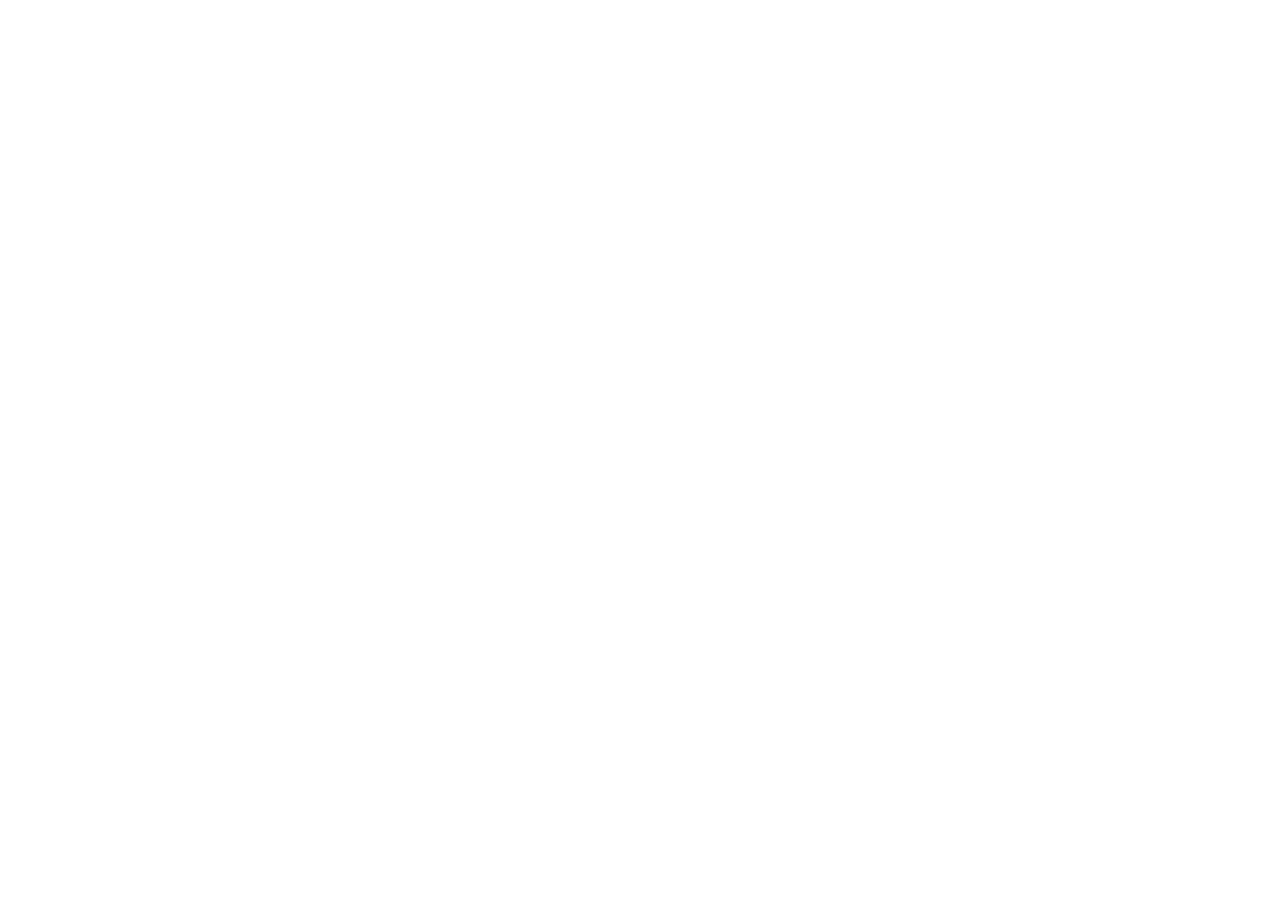
==== index.html @ 3a752514 "搭建了后台主页html，css，js文件" ====
<!DOCTYPE html>
<html lang="en">
<head>
    <meta charset="UTF-8">
    <meta name="viewport" content="width=device-width, initial-scale=1.0">
    <title>后台主页</title>
    <link rel="stylesheet" href="assets/lib/layui/css/layui.css">
    <link rel="stylesheet" href="assets/css/index.css">
</head>
<body>
    
</body>
<script src="assets/lib/layui/layui.all.js"></script>
<script src="assets/lib/jquery.js"></script>
<script src="assets/js/utils.js"></script>
<script src="assets/js/index.js"></script>
</html>
---- assets/lib/layui/css/layui.css ----
/** layui-v2.5.6 MIT License By https://www.layui.com */
 .layui-inline,img{display:inline-block;vertical-align:middle}h1,h2,h3,h4,h5,h6{font-weight:400}.layui-edge,.layui-header,.layui-inline,.layui-main{position:relative}.layui-body,.layui-edge,.layui-elip{overflow:hidden}.layui-btn,.layui-edge,.layui-inline,img{vertical-align:middle}.layui-btn,.layui-disabled,.layui-icon,.layui-unselect{-moz-user-select:none;-webkit-user-select:none;-ms-user-select:none}.layui-elip,.layui-form-checkbox span,.layui-form-pane .layui-form-label{text-overflow:ellipsis;white-space:nowrap}.layui-breadcrumb,.layui-tree-btnGroup{visibility:hidden}blockquote,body,button,dd,div,dl,dt,form,h1,h2,h3,h4,h5,h6,input,li,ol,p,pre,td,textarea,th,ul{margin:0;padding:0;-webkit-tap-highlight-color:rgba(0,0,0,0)}a:active,a:hover{outline:0}img{border:none}li{list-style:none}table{border-collapse:collapse;border-spacing:0}h4,h5,h6{font-size:100%}button,input,optgroup,option,select,textarea{font-family:inherit;font-size:inherit;font-style:inherit;font-weight:inherit;outline:0}pre{white-space:pre-wrap;white-space:-moz-pre-wrap;white-space:-pre-wrap;white-space:-o-pre-wrap;word-wrap:break-word}body{line-height:24px;font:14px Helvetica Neue,Helvetica,PingFang SC,Tahoma,Arial,sans-serif}hr{height:1px;margin:10px 0;border:0;clear:both}a{color:#333;text-decoration:none}a:hover{color:#777}a cite{font-style:normal;*cursor:pointer}.layui-border-box,.layui-border-box *{box-sizing:border-box}.layui-box,.layui-box *{box-sizing:content-box}.layui-clear{clear:both;*zoom:1}.layui-clear:after{content:'\20';clear:both;*zoom:1;display:block;height:0}.layui-inline{*display:inline;*zoom:1}.layui-edge{display:inline-block;width:0;height:0;border-width:6px;border-style:dashed;border-color:transparent}.layui-edge-top{top:-4px;border-bottom-color:#999;border-bottom-style:solid}.layui-edge-right{border-left-color:#999;border-left-style:solid}.layui-edge-bottom{top:2px;border-top-color:#999;border-top-style:solid}.layui-edge-left{border-right-color:#999;border-right-style:solid}.layui-disabled,.layui-disabled:hover{color:#d2d2d2!important;cursor:not-allowed!important}.layui-circle{border-radius:100%}.layui-show{display:block!important}.layui-hide{display:none!important}@font-face{font-family:layui-icon;src:url(../font/iconfont.eot?v=256);src:url(../font/iconfont.eot?v=256#iefix) format('embedded-opentype'),url(../font/iconfont.woff2?v=256) format('woff2'),url(../font/iconfont.woff?v=256) format('woff'),url(../font/iconfont.ttf?v=256) format('truetype'),url(../font/iconfont.svg?v=256#layui-icon) format('svg')}.layui-icon{font-family:layui-icon!important;font-size:16px;font-style:normal;-webkit-font-smoothing:antialiased;-moz-osx-font-smoothing:grayscale}.layui-icon-reply-fill:before{content:"\e611"}.layui-icon-set-fill:before{content:"\e614"}.layui-icon-menu-fill:before{content:"\e60f"}.layui-icon-search:before{content:"\e615"}.layui-icon-share:before{content:"\e641"}.layui-icon-set-sm:before{content:"\e620"}.layui-icon-engine:before{content:"\e628"}.layui-icon-close:before{content:"\1006"}.layui-icon-close-fill:before{content:"\1007"}.layui-icon-chart-screen:before{content:"\e629"}.layui-icon-star:before{content:"\e600"}.layui-icon-circle-dot:before{content:"\e617"}.layui-icon-chat:before{content:"\e606"}.layui-icon-release:before{content:"\e609"}.layui-icon-list:before{content:"\e60a"}.layui-icon-chart:before{content:"\e62c"}.layui-icon-ok-circle:before{content:"\1005"}.layui-icon-layim-theme:before{content:"\e61b"}.layui-icon-table:before{content:"\e62d"}.layui-icon-right:before{content:"\e602"}.layui-icon-left:before{content:"\e603"}.layui-icon-cart-simple:before{content:"\e698"}.layui-icon-face-cry:before{content:"\e69c"}.layui-icon-face-smile:before{content:"\e6af"}.layui-icon-survey:before{content:"\e6b2"}.layui-icon-tree:before{content:"\e62e"}.layui-icon-ie:before{content:"\e7bb"}.layui-icon-upload-circle:before{content:"\e62f"}.layui-icon-add-circle:before{content:"\e61f"}.layui-icon-download-circle:before{content:"\e601"}.layui-icon-templeate-1:before{content:"\e630"}.layui-icon-util:before{content:"\e631"}.layui-icon-face-surprised:before{content:"\e664"}.layui-icon-edit:before{content:"\e642"}.layui-icon-speaker:before{content:"\e645"}.layui-icon-down:before{content:"\e61a"}.layui-icon-file:before{content:"\e621"}.layui-icon-layouts:before{content:"\e632"}.layui-icon-rate-half:before{content:"\e6c9"}.layui-icon-add-circle-fine:before{content:"\e608"}.layui-icon-prev-circle:before{content:"\e633"}.layui-icon-read:before{content:"\e705"}.layui-icon-404:before{content:"\e61c"}.layui-icon-carousel:before{content:"\e634"}.layui-icon-help:before{content:"\e607"}.layui-icon-code-circle:before{content:"\e635"}.layui-icon-windows:before{content:"\e67f"}.layui-icon-water:before{content:"\e636"}.layui-icon-username:before{content:"\e66f"}.layui-icon-find-fill:before{content:"\e670"}.layui-icon-about:before{content:"\e60b"}.layui-icon-location:before{content:"\e715"}.layui-icon-up:before{content:"\e619"}.layui-icon-pause:before{content:"\e651"}.layui-icon-date:before{content:"\e637"}.layui-icon-layim-uploadfile:before{content:"\e61d"}.layui-icon-delete:before{content:"\e640"}.layui-icon-play:before{content:"\e652"}.layui-icon-top:before{content:"\e604"}.layui-icon-firefox:before{content:"\e686"}.layui-icon-friends:before{content:"\e612"}.layui-icon-refresh-3:before{content:"\e9aa"}.layui-icon-ok:before{content:"\e605"}.layui-icon-layer:before{content:"\e638"}.layui-icon-face-smile-fine:before{content:"\e60c"}.layui-icon-dollar:before{content:"\e659"}.layui-icon-group:before{content:"\e613"}.layui-icon-layim-download:before{content:"\e61e"}.layui-icon-picture-fine:before{content:"\e60d"}.layui-icon-link:before{content:"\e64c"}.layui-icon-diamond:before{content:"\e735"}.layui-icon-log:before{content:"\e60e"}.layui-icon-key:before{content:"\e683"}.layui-icon-rate-solid:before{content:"\e67a"}.layui-icon-fonts-del:before{content:"\e64f"}.layui-icon-unlink:before{content:"\e64d"}.layui-icon-fonts-clear:before{content:"\e639"}.layui-icon-triangle-r:before{content:"\e623"}.layui-icon-circle:before{content:"\e63f"}.layui-icon-radio:before{content:"\e643"}.layui-icon-align-center:before{content:"\e647"}.layui-icon-align-right:before{content:"\e648"}.layui-icon-align-left:before{content:"\e649"}.layui-icon-loading-1:before{content:"\e63e"}.layui-icon-return:before{content:"\e65c"}.layui-icon-fonts-strong:before{content:"\e62b"}.layui-icon-upload:before{content:"\e67c"}.layui-icon-dialogue:before{content:"\e63a"}.layui-icon-video:before{content:"\e6ed"}.layui-icon-headset:before{content:"\e6fc"}.layui-icon-cellphone-fine:before{content:"\e63b"}.layui-icon-add-1:before{content:"\e654"}.layui-icon-face-smile-b:before{content:"\e650"}.layui-icon-fonts-html:before{content:"\e64b"}.layui-icon-screen-full:before{content:"\e622"}.layui-icon-form:before{content:"\e63c"}.layui-icon-cart:before{content:"\e657"}.layui-icon-camera-fill:before{content:"\e65d"}.layui-icon-tabs:before{content:"\e62a"}.layui-icon-heart-fill:before{content:"\e68f"}.layui-icon-fonts-code:before{content:"\e64e"}.layui-icon-ios:before{content:"\e680"}.layui-icon-at:before{content:"\e687"}.layui-icon-fire:before{content:"\e756"}.layui-icon-set:before{content:"\e716"}.layui-icon-fonts-u:before{content:"\e646"}.layui-icon-triangle-d:before{content:"\e625"}.layui-icon-tips:before{content:"\e702"}.layui-icon-picture:before{content:"\e64a"}.layui-icon-more-vertical:before{content:"\e671"}.layui-icon-bluetooth:before{content:"\e689"}.layui-icon-flag:before{content:"\e66c"}.layui-icon-loading:before{content:"\e63d"}.layui-icon-fonts-i:before{content:"\e644"}.layui-icon-refresh-1:before{content:"\e666"}.layui-icon-rmb:before{content:"\e65e"}.layui-icon-addition:before{content:"\e624"}.layui-icon-home:before{content:"\e68e"}.layui-icon-time:before{content:"\e68d"}.layui-icon-user:before{content:"\e770"}.layui-icon-notice:before{content:"\e667"}.layui-icon-chrome:before{content:"\e68a"}.layui-icon-edge:before{content:"\e68b"}.layui-icon-login-weibo:before{content:"\e675"}.layui-icon-voice:before{content:"\e688"}.layui-icon-upload-drag:before{content:"\e681"}.layui-icon-login-qq:before{content:"\e676"}.layui-icon-snowflake:before{content:"\e6b1"}.layui-icon-heart:before{content:"\e68c"}.layui-icon-logout:before{content:"\e682"}.layui-icon-file-b:before{content:"\e655"}.layui-icon-template:before{content:"\e663"}.layui-icon-transfer:before{content:"\e691"}.layui-icon-auz:before{content:"\e672"}.layui-icon-console:before{content:"\e665"}.layui-icon-app:before{content:"\e653"}.layui-icon-prev:before{content:"\e65a"}.layui-icon-website:before{content:"\e7ae"}.layui-icon-next:before{content:"\e65b"}.layui-icon-component:before{content:"\e857"}.layui-icon-android:before{content:"\e684"}.layui-icon-more:before{content:"\e65f"}.layui-icon-login-wechat:before{content:"\e677"}.layui-icon-shrink-right:before{content:"\e668"}.layui-icon-spread-left:before{content:"\e66b"}.layui-icon-camera:before{content:"\e660"}.layui-icon-note:before{content:"\e66e"}.layui-icon-refresh:before{content:"\e669"}.layui-icon-female:before{content:"\e661"}.layui-icon-male:before{content:"\e662"}.layui-icon-screen-restore:before{content:"\e758"}.layui-icon-password:before{content:"\e673"}.layui-icon-senior:before{content:"\e674"}.layui-icon-theme:before{content:"\e66a"}.layui-icon-tread:before{content:"\e6c5"}.layui-icon-praise:before{content:"\e6c6"}.layui-icon-star-fill:before{content:"\e658"}.layui-icon-rate:before{content:"\e67b"}.layui-icon-template-1:before{content:"\e656"}.layui-icon-vercode:before{content:"\e679"}.layui-icon-service:before{content:"\e626"}.layui-icon-cellphone:before{content:"\e678"}.layui-icon-print:before{content:"\e66d"}.layui-icon-cols:before{content:"\e610"}.layui-icon-wifi:before{content:"\e7e0"}.layui-icon-export:before{content:"\e67d"}.layui-icon-rss:before{content:"\e808"}.layui-icon-slider:before{content:"\e714"}.layui-icon-email:before{content:"\e618"}.layui-icon-subtraction:before{content:"\e67e"}.layui-icon-mike:before{content:"\e6dc"}.layui-icon-light:before{content:"\e748"}.layui-icon-gift:before{content:"\e627"}.layui-icon-mute:before{content:"\e685"}.layui-icon-reduce-circle:before{content:"\e616"}.layui-icon-music:before{content:"\e690"}.layui-main{width:1140px;margin:0 auto}.layui-header{z-index:1000;height:60px}.layui-header a:hover{transition:all .5s;-webkit-transition:all .5s}.layui-side{position:fixed;left:0;top:0;bottom:0;z-index:999;width:200px;overflow-x:hidden}.layui-side-scroll{position:relative;width:220px;height:100%;overflow-x:hidden}.layui-body{position:absolute;left:200px;right:0;top:0;bottom:0;z-index:998;width:auto;overflow-y:auto;box-sizing:border-box}.layui-layout-body{overflow:hidden}.layui-layout-admin .layui-header{background-color:#23262E}.layui-layout-admin .layui-side{top:60px;width:200px;overflow-x:hidden}.layui-layout-admin .layui-body{position:fixed;top:60px;bottom:44px}.layui-layout-admin .layui-main{width:auto;margin:0 15px}.layui-layout-admin .layui-footer{position:fixed;left:200px;right:0;bottom:0;height:44px;line-height:44px;padding:0 15px;background-color:#eee}.layui-layout-admin .layui-logo{position:absolute;left:0;top:0;width:200px;height:100%;line-height:60px;text-align:center;color:#009688;font-size:16px}.layui-layout-admin .layui-header .layui-nav{background:0 0}.layui-layout-left{position:absolute!important;left:200px;top:0}.layui-layout-right{position:absolute!important;right:0;top:0}.layui-container{position:relative;margin:0 auto;padding:0 15px;box-sizing:border-box}.layui-fluid{position:relative;margin:0 auto;padding:0 15px}.layui-row:after,.layui-row:before{content:'';display:block;clear:both}.layui-col-lg1,.layui-col-lg10,.layui-col-lg11,.layui-col-lg12,.layui-col-lg2,.layui-col-lg3,.layui-col-lg4,.layui-col-lg5,.layui-col-lg6,.layui-col-lg7,.layui-col-lg8,.layui-col-lg9,.layui-col-md1,.layui-col-md10,.layui-col-md11,.layui-col-md12,.layui-col-md2,.layui-col-md3,.layui-col-md4,.layui-col-md5,.layui-col-md6,.layui-col-md7,.layui-col-md8,.layui-col-md9,.layui-col-sm1,.layui-col-sm10,.layui-col-sm11,.layui-col-sm12,.layui-col-sm2,.layui-col-sm3,.layui-col-sm4,.layui-col-sm5,.layui-col-sm6,.layui-col-sm7,.layui-col-sm8,.layui-col-sm9,.layui-col-xs1,.layui-col-xs10,.layui-col-xs11,.layui-col-xs12,.layui-col-xs2,.layui-col-xs3,.layui-col-xs4,.layui-col-xs5,.layui-col-xs6,.layui-col-xs7,.layui-col-xs8,.layui-col-xs9{position:relative;display:block;box-sizing:border-box}.layui-col-xs1,.layui-col-xs10,.layui-col-xs11,.layui-col-xs12,.layui-col-xs2,.layui-col-xs3,.layui-col-xs4,.layui-col-xs5,.layui-col-xs6,.layui-col-xs7,.layui-col-xs8,.layui-col-xs9{float:left}.layui-col-xs1{width:8.33333333%}.layui-col-xs2{width:16.66666667%}.layui-col-xs3{width:25%}.layui-col-xs4{width:33.33333333%}.layui-col-xs5{width:41.66666667%}.layui-col-xs6{width:50%}.layui-col-xs7{width:58.33333333%}.layui-col-xs8{width:66.66666667%}.layui-col-xs9{width:75%}.layui-col-xs10{width:83.33333333%}.layui-col-xs11{width:91.66666667%}.layui-col-xs12{width:100%}.layui-col-xs-offset1{margin-left:8.33333333%}.layui-col-xs-offset2{margin-left:16.66666667%}.layui-col-xs-offset3{margin-left:25%}.layui-col-xs-offset4{margin-left:33.33333333%}.layui-col-xs-offset5{margin-left:41.66666667%}.layui-col-xs-offset6{margin-left:50%}.layui-col-xs-offset7{margin-left:58.33333333%}.layui-col-xs-offset8{margin-left:66.66666667%}.layui-col-xs-offset9{margin-left:75%}.layui-col-xs-offset10{margin-left:83.33333333%}.layui-col-xs-offset11{margin-left:91.66666667%}.layui-col-xs-offset12{margin-left:100%}@media screen and (max-width:768px){.layui-hide-xs{display:none!important}.layui-show-xs-block{display:block!important}.layui-show-xs-inline{display:inline!important}.layui-show-xs-inline-block{display:inline-block!important}}@media screen and (min-width:768px){.layui-container{width:750px}.layui-hide-sm{display:none!important}.layui-show-sm-block{display:block!important}.layui-show-sm-inline{display:inline!important}.layui-show-sm-inline-block{display:inline-block!important}.layui-col-sm1,.layui-col-sm10,.layui-col-sm11,.layui-col-sm12,.layui-col-sm2,.layui-col-sm3,.layui-col-sm4,.layui-col-sm5,.layui-col-sm6,.layui-col-sm7,.layui-col-sm8,.layui-col-sm9{float:left}.layui-col-sm1{width:8.33333333%}.layui-col-sm2{width:16.66666667%}.layui-col-sm3{width:25%}.layui-col-sm4{width:33.33333333%}.layui-col-sm5{width:41.66666667%}.layui-col-sm6{width:50%}.layui-col-sm7{width:58.33333333%}.layui-col-sm8{width:66.66666667%}.layui-col-sm9{width:75%}.layui-col-sm10{width:83.33333333%}.layui-col-sm11{width:91.66666667%}.layui-col-sm12{width:100%}.layui-col-sm-offset1{margin-left:8.33333333%}.layui-col-sm-offset2{margin-left:16.66666667%}.layui-col-sm-offset3{margin-left:25%}.layui-col-sm-offset4{margin-left:33.33333333%}.layui-col-sm-offset5{margin-left:41.66666667%}.layui-col-sm-offset6{margin-left:50%}.layui-col-sm-offset7{margin-left:58.33333333%}.layui-col-sm-offset8{margin-left:66.66666667%}.layui-col-sm-offset9{margin-left:75%}.layui-col-sm-offset10{margin-left:83.33333333%}.layui-col-sm-offset11{margin-left:91.66666667%}.layui-col-sm-offset12{margin-left:100%}}@media screen and (min-width:992px){.layui-container{width:970px}.layui-hide-md{display:none!important}.layui-show-md-block{display:block!important}.layui-show-md-inline{display:inline!important}.layui-show-md-inline-block{display:inline-block!important}.layui-col-md1,.layui-col-md10,.layui-col-md11,.layui-col-md12,.layui-col-md2,.layui-col-md3,.layui-col-md4,.layui-col-md5,.layui-col-md6,.layui-col-md7,.layui-col-md8,.layui-col-md9{float:left}.layui-col-md1{width:8.33333333%}.layui-col-md2{width:16.66666667%}.layui-col-md3{width:25%}.layui-col-md4{width:33.33333333%}.layui-col-md5{width:41.66666667%}.layui-col-md6{width:50%}.layui-col-md7{width:58.33333333%}.layui-col-md8{width:66.66666667%}.layui-col-md9{width:75%}.layui-col-md10{width:83.33333333%}.layui-col-md11{width:91.66666667%}.layui-col-md12{width:100%}.layui-col-md-offset1{margin-left:8.33333333%}.layui-col-md-offset2{margin-left:16.66666667%}.layui-col-md-offset3{margin-left:25%}.layui-col-md-offset4{margin-left:33.33333333%}.layui-col-md-offset5{margin-left:41.66666667%}.layui-col-md-offset6{margin-left:50%}.layui-col-md-offset7{margin-left:58.33333333%}.layui-col-md-offset8{margin-left:66.66666667%}.layui-col-md-offset9{margin-left:75%}.layui-col-md-offset10{margin-left:83.33333333%}.layui-col-md-offset11{margin-left:91.66666667%}.layui-col-md-offset12{margin-left:100%}}@media screen and (min-width:1200px){.layui-container{width:1170px}.layui-hide-lg{display:none!important}.layui-show-lg-block{display:block!important}.layui-show-lg-inline{display:inline!important}.layui-show-lg-inline-block{display:inline-block!important}.layui-col-lg1,.layui-col-lg10,.layui-col-lg11,.layui-col-lg12,.layui-col-lg2,.layui-col-lg3,.layui-col-lg4,.layui-col-lg5,.layui-col-lg6,.layui-col-lg7,.layui-col-lg8,.layui-col-lg9{float:left}.layui-col-lg1{width:8.33333333%}.layui-col-lg2{width:16.66666667%}.layui-col-lg3{width:25%}.layui-col-lg4{width:33.33333333%}.layui-col-lg5{width:41.66666667%}.layui-col-lg6{width:50%}.layui-col-lg7{width:58.33333333%}.layui-col-lg8{width:66.66666667%}.layui-col-lg9{width:75%}.layui-col-lg10{width:83.33333333%}.layui-col-lg11{width:91.66666667%}.layui-col-lg12{width:100%}.layui-col-lg-offset1{margin-left:8.33333333%}.layui-col-lg-offset2{margin-left:16.66666667%}.layui-col-lg-offset3{margin-left:25%}.layui-col-lg-offset4{margin-left:33.33333333%}.layui-col-lg-offset5{margin-left:41.66666667%}.layui-col-lg-offset6{margin-left:50%}.layui-col-lg-offset7{margin-left:58.33333333%}.layui-col-lg-offset8{margin-left:66.66666667%}.layui-col-lg-offset9{margin-left:75%}.layui-col-lg-offset10{margin-left:83.33333333%}.layui-col-lg-offset11{margin-left:91.66666667%}.layui-col-lg-offset12{margin-left:100%}}.layui-col-space1{margin:-.5px}.layui-col-space1>*{padding:.5px}.layui-col-space2{margin:-1px}.layui-col-space2>*{padding:1px}.layui-col-space4{margin:-2px}.layui-col-space4>*{padding:2px}.layui-col-space5{margin:-2.5px}.layui-col-space5>*{padding:2.5px}.layui-col-space6{margin:-3px}.layui-col-space6>*{padding:3px}.layui-col-space8{margin:-4px}.layui-col-space8>*{padding:4px}.layui-col-space10{margin:-5px}.layui-col-space10>*{padding:5px}.layui-col-space12{margin:-6px}.layui-col-space12>*{padding:6px}.layui-col-space14{margin:-7px}.layui-col-space14>*{padding:7px}.layui-col-space15{margin:-7.5px}.layui-col-space15>*{padding:7.5px}.layui-col-space16{margin:-8px}.layui-col-space16>*{padding:8px}.layui-col-space18{margin:-9px}.layui-col-space18>*{padding:9px}.layui-col-space20{margin:-10px}.layui-col-space20>*{padding:10px}.layui-col-space22{margin:-11px}.layui-col-space22>*{padding:11px}.layui-col-space24{margin:-12px}.layui-col-space24>*{padding:12px}.layui-col-space25{margin:-12.5px}.layui-col-space25>*{padding:12.5px}.layui-col-space26{margin:-13px}.layui-col-space26>*{padding:13px}.layui-col-space28{margin:-14px}.layui-col-space28>*{padding:14px}.layui-col-space30{margin:-15px}.layui-col-space30>*{padding:15px}.layui-btn,.layui-input,.layui-select,.layui-textarea,.layui-upload-button{outline:0;-webkit-appearance:none;transition:all .3s;-webkit-transition:all .3s;box-sizing:border-box}.layui-elem-quote{margin-bottom:10px;padding:15px;line-height:22px;border-left:5px solid #009688;border-radius:0 2px 2px 0;background-color:#f2f2f2}.layui-quote-nm{border-style:solid;border-width:1px 1px 1px 5px;background:0 0}.layui-elem-field{margin-bottom:10px;padding:0;border-width:1px;border-style:solid}.layui-elem-field legend{margin-left:20px;padding:0 10px;font-size:20px;font-weight:300}.layui-field-title{margin:10px 0 20px;border-width:1px 0 0}.layui-field-box{padding:10px 15px}.layui-field-title .layui-field-box{padding:10px 0}.layui-progress{position:relative;height:6px;border-radius:20px;background-color:#e2e2e2}.layui-progress-bar{position:absolute;left:0;top:0;width:0;max-width:100%;height:6px;border-radius:20px;text-align:right;background-color:#5FB878;transition:all .3s;-webkit-transition:all .3s}.layui-progress-big,.layui-progress-big .layui-progress-bar{height:18px;line-height:18px}.layui-progress-text{position:relative;top:-20px;line-height:18px;font-size:12px;color:#666}.layui-progress-big .layui-progress-text{position:static;padding:0 10px;color:#fff}.layui-collapse{border-width:1px;border-style:solid;border-radius:2px}.layui-colla-content,.layui-colla-item{border-top-width:1px;border-top-style:solid}.layui-colla-item:first-child{border-top:none}.layui-colla-title{position:relative;height:42px;line-height:42px;padding:0 15px 0 35px;color:#333;background-color:#f2f2f2;cursor:pointer;font-size:14px;overflow:hidden}.layui-colla-content{display:none;padding:10px 15px;line-height:22px;color:#666}.layui-colla-icon{position:absolute;left:15px;top:0;font-size:14px}.layui-card{margin-bottom:15px;border-radius:2px;background-color:#fff;box-shadow:0 1px 2px 0 rgba(0,0,0,.05)}.layui-card:last-child{margin-bottom:0}.layui-card-header{position:relative;height:42px;line-height:42px;padding:0 15px;border-bottom:1px solid #f6f6f6;color:#333;border-radius:2px 2px 0 0;font-size:14px}.layui-bg-black,.layui-bg-blue,.layui-bg-cyan,.layui-bg-green,.layui-bg-orange,.layui-bg-red{color:#fff!important}.layui-card-body{position:relative;padding:10px 15px;line-height:24px}.layui-card-body[pad15]{padding:15px}.layui-card-body[pad20]{padding:20px}.layui-card-body .layui-table{margin:5px 0}.layui-card .layui-tab{margin:0}.layui-panel-window{position:relative;padding:15px;border-radius:0;border-top:5px solid #E6E6E6;background-color:#fff}.layui-auxiliar-moving{position:fixed;left:0;right:0;top:0;bottom:0;width:100%;height:100%;background:0 0;z-index:9999999999}.layui-form-label,.layui-form-mid,.layui-form-select,.layui-input-block,.layui-input-inline,.layui-textarea{position:relative}.layui-bg-red{background-color:#FF5722!important}.layui-bg-orange{background-color:#FFB800!important}.layui-bg-green{background-color:#009688!important}.layui-bg-cyan{background-color:#2F4056!important}.layui-bg-blue{background-color:#1E9FFF!important}.layui-bg-black{background-color:#393D49!important}.layui-bg-gray{background-color:#eee!important;color:#666!important}.layui-badge-rim,.layui-colla-content,.layui-colla-item,.layui-collapse,.layui-elem-field,.layui-form-pane .layui-form-item[pane],.layui-form-pane .layui-form-label,.layui-input,.layui-layedit,.layui-layedit-tool,.layui-quote-nm,.layui-select,.layui-tab-bar,.layui-tab-card,.layui-tab-title,.layui-tab-title .layui-this:after,.layui-textarea{border-color:#e6e6e6}.layui-timeline-item:before,hr{background-color:#e6e6e6}.layui-text{line-height:22px;font-size:14px;color:#666}.layui-text h1,.layui-text h2,.layui-text h3{font-weight:500;color:#333}.layui-text h1{font-size:30px}.layui-text h2{font-size:24px}.layui-text h3{font-size:18px}.layui-text a:not(.layui-btn){color:#01AAED}.layui-text a:not(.layui-btn):hover{text-decoration:underline}.layui-text ul{padding:5px 0 5px 15px}.layui-text ul li{margin-top:5px;list-style-type:disc}.layui-text em,.layui-word-aux{color:#999!important;padding:0 5px!important}.layui-btn{display:inline-block;height:38px;line-height:38px;padding:0 18px;background-color:#009688;color:#fff;white-space:nowrap;text-align:center;font-size:14px;border:none;border-radius:2px;cursor:pointer}.layui-btn:hover{opacity:.8;filter:alpha(opacity=80);color:#fff}.layui-btn:active{opacity:1;filter:alpha(opacity=100)}.layui-btn+.layui-btn{margin-left:10px}.layui-btn-container{font-size:0}.layui-btn-container .layui-btn{margin-right:10px;margin-bottom:10px}.layui-btn-container .layui-btn+.layui-btn{margin-left:0}.layui-table .layui-btn-container .layui-btn{margin-bottom:9px}.layui-btn-radius{border-radius:100px}.layui-btn .layui-icon{margin-right:3px;font-size:18px;vertical-align:bottom;vertical-align:middle\9}.layui-btn-primary{border:1px solid #C9C9C9;background-color:#fff;color:#555}.layui-btn-primary:hover{border-color:#009688;color:#333}.layui-btn-normal{background-color:#1E9FFF}.layui-btn-warm{background-color:#FFB800}.layui-btn-danger{background-color:#FF5722}.layui-btn-checked{background-color:#5FB878}.layui-btn-disabled,.layui-btn-disabled:active,.layui-btn-disabled:hover{border:1px solid #e6e6e6;background-color:#FBFBFB;color:#C9C9C9;cursor:not-allowed;opacity:1}.layui-btn-lg{height:44px;line-height:44px;padding:0 25px;font-size:16px}.layui-btn-sm{height:30px;line-height:30px;padding:0 10px;font-size:12px}.layui-btn-sm i{font-size:16px!important}.layui-btn-xs{height:22px;line-height:22px;padding:0 5px;font-size:12px}.layui-btn-xs i{font-size:14px!important}.layui-btn-group{display:inline-block;vertical-align:middle;font-size:0}.layui-btn-group .layui-btn{margin-left:0!important;margin-right:0!important;border-left:1px solid rgba(255,255,255,.5);border-radius:0}.layui-btn-group .layui-btn-primary{border-left:none}.layui-btn-group .layui-btn-primary:hover{border-color:#C9C9C9;color:#009688}.layui-btn-group .layui-btn:first-child{border-left:none;border-radius:2px 0 0 2px}.layui-btn-group .layui-btn-primary:first-child{border-left:1px solid #c9c9c9}.layui-btn-group .layui-btn:last-child{border-radius:0 2px 2px 0}.layui-btn-group .layui-btn+.layui-btn{margin-left:0}.layui-btn-group+.layui-btn-group{margin-left:10px}.layui-btn-fluid{width:100%}.layui-input,.layui-select,.layui-textarea{height:38px;line-height:1.3;line-height:38px\9;border-width:1px;border-style:solid;background-color:#fff;border-radius:2px}.layui-input::-webkit-input-placeholder,.layui-select::-webkit-input-placeholder,.layui-textarea::-webkit-input-placeholder{line-height:1.3}.layui-input,.layui-textarea{display:block;width:100%;padding-left:10px}.layui-input:hover,.layui-textarea:hover{border-color:#D2D2D2!important}.layui-input:focus,.layui-textarea:focus{border-color:#C9C9C9!important}.layui-textarea{min-height:100px;height:auto;line-height:20px;padding:6px 10px;resize:vertical}.layui-select{padding:0 10px}.layui-form input[type=checkbox],.layui-form input[type=radio],.layui-form select{display:none}.layui-form [lay-ignore]{display:initial}.layui-form-item{margin-bottom:15px;clear:both;*zoom:1}.layui-form-item:after{content:'\20';clear:both;*zoom:1;display:block;height:0}.layui-form-label{float:left;display:block;padding:9px 15px;width:80px;font-weight:400;line-height:20px;text-align:right}.layui-form-label-col{display:block;float:none;padding:9px 0;line-height:20px;text-align:left}.layui-form-item .layui-inline{margin-bottom:5px;margin-right:10px}.layui-input-block{margin-left:110px;min-height:36px}.layui-input-inline{display:inline-block;vertical-align:middle}.layui-form-item .layui-input-inline{float:left;width:190px;margin-right:10px}.layui-form-text .layui-input-inline{width:auto}.layui-form-mid{float:left;display:block;padding:9px 0!important;line-height:20px;margin-right:10px}.layui-form-danger+.layui-form-select .layui-input,.layui-form-danger:focus{border-color:#FF5722!important}.layui-form-select .layui-input{padding-right:30px;cursor:pointer}.layui-form-select .layui-edge{position:absolute;right:10px;top:50%;margin-top:-3px;cursor:pointer;border-width:6px;border-top-color:#c2c2c2;border-top-style:solid;transition:all .3s;-webkit-transition:all .3s}.layui-form-select dl{display:none;position:absolute;left:0;top:42px;padding:5px 0;z-index:899;min-width:100%;border:1px solid #d2d2d2;max-height:300px;overflow-y:auto;background-color:#fff;border-radius:2px;box-shadow:0 2px 4px rgba(0,0,0,.12);box-sizing:border-box}.layui-form-select dl dd,.layui-form-select dl dt{padding:0 10px;line-height:36px;white-space:nowrap;overflow:hidden;text-overflow:ellipsis}.layui-form-select dl dt{font-size:12px;color:#999}.layui-form-select dl dd{cursor:pointer}.layui-form-select dl dd:hover{background-color:#f2f2f2;-webkit-transition:.5s all;transition:.5s all}.layui-form-select .layui-select-group dd{padding-left:20px}.layui-form-select dl dd.layui-select-tips{padding-left:10px!important;color:#999}.layui-form-select dl dd.layui-this{background-color:#5FB878;color:#fff}.layui-form-checkbox,.layui-form-select dl dd.layui-disabled{background-color:#fff}.layui-form-selected dl{display:block}.layui-form-checkbox,.layui-form-checkbox *,.layui-form-switch{display:inline-block;vertical-align:middle}.layui-form-selected .layui-edge{margin-top:-9px;-webkit-transform:rotate(180deg);transform:rotate(180deg);margin-top:-3px\9}:root .layui-form-selected .layui-edge{margin-top:-9px\0/IE9}.layui-form-selectup dl{top:auto;bottom:42px}.layui-select-none{margin:5px 0;text-align:center;color:#999}.layui-select-disabled .layui-disabled{border-color:#eee!important}.layui-select-disabled .layui-edge{border-top-color:#d2d2d2}.layui-form-checkbox{position:relative;height:30px;line-height:30px;margin-right:10px;padding-right:30px;cursor:pointer;font-size:0;-webkit-transition:.1s linear;transition:.1s linear;box-sizing:border-box}.layui-form-checkbox span{padding:0 10px;height:100%;font-size:14px;border-radius:2px 0 0 2px;background-color:#d2d2d2;color:#fff;overflow:hidden}.layui-form-checkbox:hover span{background-color:#c2c2c2}.layui-form-checkbox i{position:absolute;right:0;top:0;width:30px;height:28px;border:1px solid #d2d2d2;border-left:none;border-radius:0 2px 2px 0;color:#fff;font-size:20px;text-align:center}.layui-form-checkbox:hover i{border-color:#c2c2c2;color:#c2c2c2}.layui-form-checked,.layui-form-checked:hover{border-color:#5FB878}.layui-form-checked span,.layui-form-checked:hover span{background-color:#5FB878}.layui-form-checked i,.layui-form-checked:hover i{color:#5FB878}.layui-form-item .layui-form-checkbox{margin-top:4px}.layui-form-checkbox[lay-skin=primary]{height:auto!important;line-height:normal!important;min-width:18px;min-height:18px;border:none!important;margin-right:0;padding-left:28px;padding-right:0;background:0 0}.layui-form-checkbox[lay-skin=primary] span{padding-left:0;padding-right:15px;line-height:18px;background:0 0;color:#666}.layui-form-checkbox[lay-skin=primary] i{right:auto;left:0;width:16px;height:16px;line-height:16px;border:1px solid #d2d2d2;font-size:12px;border-radius:2px;background-color:#fff;-webkit-transition:.1s linear;transition:.1s linear}.layui-form-checkbox[lay-skin=primary]:hover i{border-color:#5FB878;color:#fff}.layui-form-checked[lay-skin=primary] i{border-color:#5FB878!important;background-color:#5FB878;color:#fff}.layui-checkbox-disbaled[lay-skin=primary] span{background:0 0!important;color:#c2c2c2}.layui-checkbox-disbaled[lay-skin=primary]:hover i{border-color:#d2d2d2}.layui-form-item .layui-form-checkbox[lay-skin=primary]{margin-top:10px}.layui-form-switch{position:relative;height:22px;line-height:22px;min-width:35px;padding:0 5px;margin-top:8px;border:1px solid #d2d2d2;border-radius:20px;cursor:pointer;background-color:#fff;-webkit-transition:.1s linear;transition:.1s linear}.layui-form-switch i{position:absolute;left:5px;top:3px;width:16px;height:16px;border-radius:20px;background-color:#d2d2d2;-webkit-transition:.1s linear;transition:.1s linear}.layui-form-switch em{position:relative;top:0;width:25px;margin-left:21px;padding:0!important;text-align:center!important;color:#999!important;font-style:normal!important;font-size:12px}.layui-form-onswitch{border-color:#5FB878;background-color:#5FB878}.layui-checkbox-disbaled,.layui-checkbox-disbaled i{border-color:#e2e2e2!important}.layui-form-onswitch i{left:100%;margin-left:-21px;background-color:#fff}.layui-form-onswitch em{margin-left:5px;margin-right:21px;color:#fff!important}.layui-checkbox-disbaled span{background-color:#e2e2e2!important}.layui-checkbox-disbaled:hover i{color:#fff!important}[lay-radio]{display:none}.layui-form-radio,.layui-form-radio *{display:inline-block;vertical-align:middle}.layui-form-radio{line-height:28px;margin:6px 10px 0 0;padding-right:10px;cursor:pointer;font-size:0}.layui-form-radio *{font-size:14px}.layui-form-radio>i{margin-right:8px;font-size:22px;color:#c2c2c2}.layui-form-radio>i:hover,.layui-form-radioed>i{color:#5FB878}.layui-radio-disbaled>i{color:#e2e2e2!important}.layui-form-pane .layui-form-label{width:110px;padding:8px 15px;height:38px;line-height:20px;border-width:1px;border-style:solid;border-radius:2px 0 0 2px;text-align:center;background-color:#FBFBFB;overflow:hidden;box-sizing:border-box}.layui-form-pane .layui-input-inline{margin-left:-1px}.layui-form-pane .layui-input-block{margin-left:110px;left:-1px}.layui-form-pane .layui-input{border-radius:0 2px 2px 0}.layui-form-pane .layui-form-text .layui-form-label{float:none;width:100%;border-radius:2px;box-sizing:border-box;text-align:left}.layui-form-pane .layui-form-text .layui-input-inline{display:block;margin:0;top:-1px;clear:both}.layui-form-pane .layui-form-text .layui-input-block{margin:0;left:0;top:-1px}.layui-form-pane .layui-form-text .layui-textarea{min-height:100px;border-radius:0 0 2px 2px}.layui-form-pane .layui-form-checkbox{margin:4px 0 4px 10px}.layui-form-pane .layui-form-radio,.layui-form-pane .layui-form-switch{margin-top:6px;margin-left:10px}.layui-form-pane .layui-form-item[pane]{position:relative;border-width:1px;border-style:solid}.layui-form-pane .layui-form-item[pane] .layui-form-label{position:absolute;left:0;top:0;height:100%;border-width:0 1px 0 0}.layui-form-pane .layui-form-item[pane] .layui-input-inline{margin-left:110px}@media screen and (max-width:450px){.layui-form-item .layui-form-label{text-overflow:ellipsis;overflow:hidden;white-space:nowrap}.layui-form-item .layui-inline{display:block;margin-right:0;margin-bottom:20px;clear:both}.layui-form-item .layui-inline:after{content:'\20';clear:both;display:block;height:0}.layui-form-item .layui-input-inline{display:block;float:none;left:-3px;width:auto;margin:0 0 10px 112px}.layui-form-item .layui-input-inline+.layui-form-mid{margin-left:110px;top:-5px;padding:0}.layui-form-item .layui-form-checkbox{margin-right:5px;margin-bottom:5px}}.layui-layedit{border-width:1px;border-style:solid;border-radius:2px}.layui-layedit-tool{padding:3px 5px;border-bottom-width:1px;border-bottom-style:solid;font-size:0}.layedit-tool-fixed{position:fixed;top:0;border-top:1px solid #e2e2e2}.layui-layedit-tool .layedit-tool-mid,.layui-layedit-tool .layui-icon{display:inline-block;vertical-align:middle;text-align:center;font-size:14px}.layui-layedit-tool .layui-icon{position:relative;width:32px;height:30px;line-height:30px;margin:3px 5px;color:#777;cursor:pointer;border-radius:2px}.layui-layedit-tool .layui-icon:hover{color:#393D49}.layui-layedit-tool .layui-icon:active{color:#000}.layui-layedit-tool .layedit-tool-active{background-color:#e2e2e2;color:#000}.layui-layedit-tool .layui-disabled,.layui-layedit-tool .layui-disabled:hover{color:#d2d2d2;cursor:not-allowed}.layui-layedit-tool .layedit-tool-mid{width:1px;height:18px;margin:0 10px;background-color:#d2d2d2}.layedit-tool-html{width:50px!important;font-size:30px!important}.layedit-tool-b,.layedit-tool-code,.layedit-tool-help{font-size:16px!important}.layedit-tool-d,.layedit-tool-face,.layedit-tool-image,.layedit-tool-unlink{font-size:18px!important}.layedit-tool-image input{position:absolute;font-size:0;left:0;top:0;width:100%;height:100%;opacity:.01;filter:Alpha(opacity=1);cursor:pointer}.layui-layedit-iframe iframe{display:block;width:100%}#LAY_layedit_code{overflow:hidden}.layui-laypage{display:inline-block;*display:inline;*zoom:1;vertical-align:middle;margin:10px 0;font-size:0}.layui-laypage>a:first-child,.layui-laypage>a:first-child em{border-radius:2px 0 0 2px}.layui-laypage>a:last-child,.layui-laypage>a:last-child em{border-radius:0 2px 2px 0}.layui-laypage>:first-child{margin-left:0!important}.layui-laypage>:last-child{margin-right:0!important}.layui-laypage a,.layui-laypage button,.layui-laypage input,.layui-laypage select,.layui-laypage span{border:1px solid #e2e2e2}.layui-laypage a,.layui-laypage span{display:inline-block;*display:inline;*zoom:1;vertical-align:middle;padding:0 15px;height:28px;line-height:28px;margin:0 -1px 5px 0;background-color:#fff;color:#333;font-size:12px}.layui-flow-more a *,.layui-laypage input,.layui-table-view select[lay-ignore]{display:inline-block}.layui-laypage a:hover{color:#009688}.layui-laypage em{font-style:normal}.layui-laypage .layui-laypage-spr{color:#999;font-weight:700}.layui-laypage a{text-decoration:none}.layui-laypage .layui-laypage-curr{position:relative}.layui-laypage .layui-laypage-curr em{position:relative;color:#fff}.layui-laypage .layui-laypage-curr .layui-laypage-em{position:absolute;left:-1px;top:-1px;padding:1px;width:100%;height:100%;background-color:#009688}.layui-laypage-em{border-radius:2px}.layui-laypage-next em,.layui-laypage-prev em{font-family:Sim sun;font-size:16px}.layui-laypage .layui-laypage-count,.layui-laypage .layui-laypage-limits,.layui-laypage .layui-laypage-refresh,.layui-laypage .layui-laypage-skip{margin-left:10px;margin-right:10px;padding:0;border:none}.layui-laypage .layui-laypage-limits,.layui-laypage .layui-laypage-refresh{vertical-align:top}.layui-laypage .layui-laypage-refresh i{font-size:18px;cursor:pointer}.layui-laypage select{height:22px;padding:3px;border-radius:2px;cursor:pointer}.layui-laypage .layui-laypage-skip{height:30px;line-height:30px;color:#999}.layui-laypage button,.layui-laypage input{height:30px;line-height:30px;border-radius:2px;vertical-align:top;background-color:#fff;box-sizing:border-box}.layui-laypage input{width:40px;margin:0 10px;padding:0 3px;text-align:center}.layui-laypage input:focus,.layui-laypage select:focus{border-color:#009688!important}.layui-laypage button{margin-left:10px;padding:0 10px;cursor:pointer}.layui-table,.layui-table-view{margin:10px 0}.layui-flow-more{margin:10px 0;text-align:center;color:#999;font-size:14px}.layui-flow-more a{height:32px;line-height:32px}.layui-flow-more a *{vertical-align:top}.layui-flow-more a cite{padding:0 20px;border-radius:3px;background-color:#eee;color:#333;font-style:normal}.layui-flow-more a cite:hover{opacity:.8}.layui-flow-more a i{font-size:30px;color:#737383}.layui-table{width:100%;background-color:#fff;color:#666}.layui-table tr{transition:all .3s;-webkit-transition:all .3s}.layui-table th{text-align:left;font-weight:400}.layui-table tbody tr:hover,.layui-table thead tr,.layui-table-click,.layui-table-header,.layui-table-hover,.layui-table-mend,.layui-table-patch,.layui-table-tool,.layui-table-total,.layui-table-total tr,.layui-table[lay-even] tr:nth-child(even){background-color:#f2f2f2}.layui-table td,.layui-table th,.layui-table-col-set,.layui-table-fixed-r,.layui-table-grid-down,.layui-table-header,.layui-table-page,.layui-table-tips-main,.layui-table-tool,.layui-table-total,.layui-table-view,.layui-table[lay-skin=line],.layui-table[lay-skin=row]{border-width:1px;border-style:solid;border-color:#e6e6e6}.layui-table td,.layui-table th{position:relative;padding:9px 15px;min-height:20px;line-height:20px;font-size:14px}.layui-table[lay-skin=line] td,.layui-table[lay-skin=line] th{border-width:0 0 1px}.layui-table[lay-skin=row] td,.layui-table[lay-skin=row] th{border-width:0 1px 0 0}.layui-table[lay-skin=nob] td,.layui-table[lay-skin=nob] th{border:none}.layui-table img{max-width:100px}.layui-table[lay-size=lg] td,.layui-table[lay-size=lg] th{padding:15px 30px}.layui-table-view .layui-table[lay-size=lg] .layui-table-cell{height:40px;line-height:40px}.layui-table[lay-size=sm] td,.layui-table[lay-size=sm] th{font-size:12px;padding:5px 10px}.layui-table-view .layui-table[lay-size=sm] .layui-table-cell{height:20px;line-height:20px}.layui-table[lay-data]{display:none}.layui-table-box{position:relative;overflow:hidden}.layui-table-view .layui-table{position:relative;width:auto;margin:0}.layui-table-view .layui-table[lay-skin=line]{border-width:0 1px 0 0}.layui-table-view .layui-table[lay-skin=row]{border-width:0 0 1px}.layui-table-view .layui-table td,.layui-table-view .layui-table th{padding:5px 0;border-top:none;border-left:none}.layui-table-view .layui-table th.layui-unselect .layui-table-cell span{cursor:pointer}.layui-table-view .layui-table td{cursor:default}.layui-table-view .layui-table td[data-edit=text]{cursor:text}.layui-table-view .layui-form-checkbox[lay-skin=primary] i{width:18px;height:18px}.layui-table-view .layui-form-radio{line-height:0;padding:0}.layui-table-view .layui-form-radio>i{margin:0;font-size:20px}.layui-table-init{position:absolute;left:0;top:0;width:100%;height:100%;text-align:center;z-index:110}.layui-table-init .layui-icon{position:absolute;left:50%;top:50%;margin:-15px 0 0 -15px;font-size:30px;color:#c2c2c2}.layui-table-header{border-width:0 0 1px;overflow:hidden}.layui-table-header .layui-table{margin-bottom:-1px}.layui-table-tool .layui-inline[lay-event]{position:relative;width:26px;height:26px;padding:5px;line-height:16px;margin-right:10px;text-align:center;color:#333;border:1px solid #ccc;cursor:pointer;-webkit-transition:.5s all;transition:.5s all}.layui-table-tool .layui-inline[lay-event]:hover{border:1px solid #999}.layui-table-tool-temp{padding-right:120px}.layui-table-tool-self{position:absolute;right:17px;top:10px}.layui-table-tool .layui-table-tool-self .layui-inline[lay-event]{margin:0 0 0 10px}.layui-table-tool-panel{position:absolute;top:29px;left:-1px;padding:5px 0;min-width:150px;min-height:40px;border:1px solid #d2d2d2;text-align:left;overflow-y:auto;background-color:#fff;box-shadow:0 2px 4px rgba(0,0,0,.12)}.layui-table-cell,.layui-table-tool-panel li{overflow:hidden;text-overflow:ellipsis;white-space:nowrap}.layui-table-tool-panel li{padding:0 10px;line-height:30px;-webkit-transition:.5s all;transition:.5s all}.layui-table-tool-panel li .layui-form-checkbox[lay-skin=primary]{width:100%;padding-left:28px}.layui-table-tool-panel li:hover{background-color:#f2f2f2}.layui-table-tool-panel li .layui-form-checkbox[lay-skin=primary] i{position:absolute;left:0;top:0}.layui-table-tool-panel li .layui-form-checkbox[lay-skin=primary] span{padding:0}.layui-table-tool .layui-table-tool-self .layui-table-tool-panel{left:auto;right:-1px}.layui-table-col-set{position:absolute;right:0;top:0;width:20px;height:100%;border-width:0 0 0 1px;background-color:#fff}.layui-table-sort{width:10px;height:20px;margin-left:5px;cursor:pointer!important}.layui-table-sort .layui-edge{position:absolute;left:5px;border-width:5px}.layui-table-sort .layui-table-sort-asc{top:3px;border-top:none;border-bottom-style:solid;border-bottom-color:#b2b2b2}.layui-table-sort .layui-table-sort-asc:hover{border-bottom-color:#666}.layui-table-sort .layui-table-sort-desc{bottom:5px;border-bottom:none;border-top-style:solid;border-top-color:#b2b2b2}.layui-table-sort .layui-table-sort-desc:hover{border-top-color:#666}.layui-table-sort[lay-sort=asc] .layui-table-sort-asc{border-bottom-color:#000}.layui-table-sort[lay-sort=desc] .layui-table-sort-desc{border-top-color:#000}.layui-table-cell{height:28px;line-height:28px;padding:0 15px;position:relative;box-sizing:border-box}.layui-table-cell .layui-form-checkbox[lay-skin=primary]{top:-1px;padding:0}.layui-table-cell .layui-table-link{color:#01AAED}.laytable-cell-checkbox,.laytable-cell-numbers,.laytable-cell-radio,.laytable-cell-space{padding:0;text-align:center}.layui-table-body{position:relative;overflow:auto;margin-right:-1px;margin-bottom:-1px}.layui-table-body .layui-none{line-height:26px;padding:15px;text-align:center;color:#999}.layui-table-fixed{position:absolute;left:0;top:0;z-index:101}.layui-table-fixed .layui-table-body{overflow:hidden}.layui-table-fixed-l{box-shadow:0 -1px 8px rgba(0,0,0,.08)}.layui-table-fixed-r{left:auto;right:-1px;border-width:0 0 0 1px;box-shadow:-1px 0 8px rgba(0,0,0,.08)}.layui-table-fixed-r .layui-table-header{position:relative;overflow:visible}.layui-table-mend{position:absolute;right:-49px;top:0;height:100%;width:50px}.layui-table-tool{position:relative;z-index:890;width:100%;min-height:50px;line-height:30px;padding:10px 15px;border-width:0 0 1px}.layui-table-tool .layui-btn-container{margin-bottom:-10px}.layui-table-page,.layui-table-total{border-width:1px 0 0;margin-bottom:-1px;overflow:hidden}.layui-table-page{position:relative;width:100%;padding:7px 7px 0;height:41px;font-size:12px;white-space:nowrap}.layui-table-page>div{height:26px}.layui-table-page .layui-laypage{margin:0}.layui-table-page .layui-laypage a,.layui-table-page .layui-laypage span{height:26px;line-height:26px;margin-bottom:10px;border:none;background:0 0}.layui-table-page .layui-laypage a,.layui-table-page .layui-laypage span.layui-laypage-curr{padding:0 12px}.layui-table-page .layui-laypage span{margin-left:0;padding:0}.layui-table-page .layui-laypage .layui-laypage-prev{margin-left:-7px!important}.layui-table-page .layui-laypage .layui-laypage-curr .layui-laypage-em{left:0;top:0;padding:0}.layui-table-page .layui-laypage button,.layui-table-page .layui-laypage input{height:26px;line-height:26px}.layui-table-page .layui-laypage input{width:40px}.layui-table-page .layui-laypage button{padding:0 10px}.layui-table-page select{height:18px}.layui-table-patch .layui-table-cell{padding:0;width:30px}.layui-table-edit{position:absolute;left:0;top:0;width:100%;height:100%;padding:0 14px 1px;border-radius:0;box-shadow:1px 1px 20px rgba(0,0,0,.15)}.layui-table-edit:focus{border-color:#5FB878!important}select.layui-table-edit{padding:0 0 0 10px;border-color:#C9C9C9}.layui-table-view .layui-form-checkbox,.layui-table-view .layui-form-radio,.layui-table-view .layui-form-switch{top:0;margin:0;box-sizing:content-box}.layui-table-view .layui-form-checkbox{top:-1px;height:26px;line-height:26px}.layui-table-view .layui-form-checkbox i{height:26px}.layui-table-grid .layui-table-cell{overflow:visible}.layui-table-grid-down{position:absolute;top:0;right:0;width:26px;height:100%;padding:5px 0;border-width:0 0 0 1px;text-align:center;background-color:#fff;color:#999;cursor:pointer}.layui-table-grid-down .layui-icon{position:absolute;top:50%;left:50%;margin:-8px 0 0 -8px}.layui-table-grid-down:hover{background-color:#fbfbfb}body .layui-table-tips .layui-layer-content{background:0 0;padding:0;box-shadow:0 1px 6px rgba(0,0,0,.12)}.layui-table-tips-main{margin:-44px 0 0 -1px;max-height:150px;padding:8px 15px;font-size:14px;overflow-y:scroll;background-color:#fff;color:#666}.layui-table-tips-c{position:absolute;right:-3px;top:-13px;width:20px;height:20px;padding:3px;cursor:pointer;background-color:#666;border-radius:50%;color:#fff}.layui-table-tips-c:hover{background-color:#777}.layui-table-tips-c:before{position:relative;right:-2px}.layui-upload-file{display:none!important;opacity:.01;filter:Alpha(opacity=1)}.layui-upload-drag,.layui-upload-form,.layui-upload-wrap{display:inline-block}.layui-upload-list{margin:10px 0}.layui-upload-choose{padding:0 10px;color:#999}.layui-upload-drag{position:relative;padding:30px;border:1px dashed #e2e2e2;background-color:#fff;text-align:center;cursor:pointer;color:#999}.layui-upload-drag .layui-icon{font-size:50px;color:#009688}.layui-upload-drag[lay-over]{border-color:#009688}.layui-upload-iframe{position:absolute;width:0;height:0;border:0;visibility:hidden}.layui-upload-wrap{position:relative;vertical-align:middle}.layui-upload-wrap .layui-upload-file{display:block!important;position:absolute;left:0;top:0;z-index:10;font-size:100px;width:100%;height:100%;opacity:.01;filter:Alpha(opacity=1);cursor:pointer}.layui-transfer-active,.layui-transfer-box{display:inline-block;vertical-align:middle}.layui-transfer-box,.layui-transfer-header,.layui-transfer-search{border-width:0;border-style:solid;border-color:#e6e6e6}.layui-transfer-box{position:relative;border-width:1px;width:200px;height:360px;border-radius:2px;background-color:#fff}.layui-transfer-box .layui-form-checkbox{width:100%;margin:0!important}.layui-transfer-header{height:38px;line-height:38px;padding:0 10px;border-bottom-width:1px}.layui-transfer-search{position:relative;padding:10px;border-bottom-width:1px}.layui-transfer-search .layui-input{height:32px;padding-left:30px;font-size:12px}.layui-transfer-search .layui-icon-search{position:absolute;left:20px;top:50%;margin-top:-8px;color:#666}.layui-transfer-active{margin:0 15px}.layui-transfer-active .layui-btn{display:block;margin:0;padding:0 15px;background-color:#5FB878;border-color:#5FB878;color:#fff}.layui-transfer-active .layui-btn-disabled{background-color:#FBFBFB;border-color:#e6e6e6;color:#C9C9C9}.layui-transfer-active .layui-btn:first-child{margin-bottom:15px}.layui-transfer-active .layui-btn .layui-icon{margin:0;font-size:14px!important}.layui-transfer-data{padding:5px 0;overflow:auto}.layui-transfer-data li{height:32px;line-height:32px;padding:0 10px}.layui-transfer-data li:hover{background-color:#f2f2f2;transition:.5s all}.layui-transfer-data .layui-none{padding:15px 10px;text-align:center;color:#999}.layui-nav{position:relative;padding:0 20px;background-color:#393D49;color:#fff;border-radius:2px;font-size:0;box-sizing:border-box}.layui-nav *{font-size:14px}.layui-nav .layui-nav-item{position:relative;display:inline-block;*display:inline;*zoom:1;vertical-align:middle;line-height:60px}.layui-nav .layui-nav-item a{display:block;padding:0 20px;color:#fff;color:rgba(255,255,255,.7);transition:all .3s;-webkit-transition:all .3s}.layui-nav .layui-this:after,.layui-nav-bar,.layui-nav-tree .layui-nav-itemed:after{position:absolute;left:0;top:0;width:0;height:5px;background-color:#5FB878;transition:all .2s;-webkit-transition:all .2s}.layui-nav-bar{z-index:1000}.layui-nav .layui-nav-item a:hover,.layui-nav .layui-this a{color:#fff}.layui-nav .layui-this:after{content:'';top:auto;bottom:0;width:100%}.layui-nav-img{width:30px;height:30px;margin-right:10px;border-radius:50%}.layui-nav .layui-nav-more{content:'';width:0;height:0;border-style:solid dashed dashed;border-color:#fff transparent transparent;overflow:hidden;cursor:pointer;transition:all .2s;-webkit-transition:all .2s;position:absolute;top:50%;right:3px;margin-top:-3px;border-width:6px;border-top-color:rgba(255,255,255,.7)}.layui-nav .layui-nav-mored,.layui-nav-itemed>a .layui-nav-more{margin-top:-9px;border-style:dashed dashed solid;border-color:transparent transparent #fff}.layui-nav-child{display:none;position:absolute;left:0;top:65px;min-width:100%;line-height:36px;padding:5px 0;box-shadow:0 2px 4px rgba(0,0,0,.12);border:1px solid #d2d2d2;background-color:#fff;z-index:100;border-radius:2px;white-space:nowrap}.layui-nav .layui-nav-child a{color:#333}.layui-nav .layui-nav-child a:hover{background-color:#f2f2f2;color:#000}.layui-nav-child dd{position:relative}.layui-nav .layui-nav-child dd.layui-this a,.layui-nav-child dd.layui-this{background-color:#5FB878;color:#fff}.layui-nav-child dd.layui-this:after{display:none}.layui-nav-tree{width:200px;padding:0}.layui-nav-tree .layui-nav-item{display:block;width:100%;line-height:45px}.layui-nav-tree .layui-nav-item a{position:relative;height:45px;line-height:45px;text-overflow:ellipsis;overflow:hidden;white-space:nowrap}.layui-nav-tree .layui-nav-item a:hover{background-color:#4E5465}.layui-nav-tree .layui-nav-bar{width:5px;height:0;background-color:#009688}.layui-nav-tree .layui-nav-child dd.layui-this,.layui-nav-tree .layui-nav-child dd.layui-this a,.layui-nav-tree .layui-this,.layui-nav-tree .layui-this>a,.layui-nav-tree .layui-this>a:hover{background-color:#009688;color:#fff}.layui-nav-tree .layui-this:after{display:none}.layui-nav-itemed>a,.layui-nav-tree .layui-nav-title a,.layui-nav-tree .layui-nav-title a:hover{color:#fff!important}.layui-nav-tree .layui-nav-child{position:relative;z-index:0;top:0;border:none;box-shadow:none}.layui-nav-tree .layui-nav-child a{height:40px;line-height:40px;color:#fff;color:rgba(255,255,255,.7)}.layui-nav-tree .layui-nav-child,.layui-nav-tree .layui-nav-child a:hover{background:0 0;color:#fff}.layui-nav-tree .layui-nav-more{right:10px}.layui-nav-itemed>.layui-nav-child{display:block;padding:0;background-color:rgba(0,0,0,.3)!important}.layui-nav-itemed>.layui-nav-child>.layui-this>.layui-nav-child{display:block}.layui-nav-side{position:fixed;top:0;bottom:0;left:0;overflow-x:hidden;z-index:999}.layui-bg-blue .layui-nav-bar,.layui-bg-blue .layui-nav-itemed:after,.layui-bg-blue .layui-this:after{background-color:#93D1FF}.layui-bg-blue .layui-nav-child dd.layui-this{background-color:#1E9FFF}.layui-bg-blue .layui-nav-itemed>a,.layui-nav-tree.layui-bg-blue .layui-nav-title a,.layui-nav-tree.layui-bg-blue .layui-nav-title a:hover{background-color:#007DDB!important}.layui-breadcrumb{font-size:0}.layui-breadcrumb>*{font-size:14px}.layui-breadcrumb a{color:#999!important}.layui-breadcrumb a:hover{color:#5FB878!important}.layui-breadcrumb a cite{color:#666;font-style:normal}.layui-breadcrumb span[lay-separator]{margin:0 10px;color:#999}.layui-tab{margin:10px 0;text-align:left!important}.layui-tab[overflow]>.layui-tab-title{overflow:hidden}.layui-tab-title{position:relative;left:0;height:40px;white-space:nowrap;font-size:0;border-bottom-width:1px;border-bottom-style:solid;transition:all .2s;-webkit-transition:all .2s}.layui-tab-title li{display:inline-block;*display:inline;*zoom:1;vertical-align:middle;font-size:14px;transition:all .2s;-webkit-transition:all .2s;position:relative;line-height:40px;min-width:65px;padding:0 15px;text-align:center;cursor:pointer}.layui-tab-title li a{display:block}.layui-tab-title .layui-this{color:#000}.layui-tab-title .layui-this:after{position:absolute;left:0;top:0;content:'';width:100%;height:41px;border-width:1px;border-style:solid;border-bottom-color:#fff;border-radius:2px 2px 0 0;box-sizing:border-box;pointer-events:none}.layui-tab-bar{position:absolute;right:0;top:0;z-index:10;width:30px;height:39px;line-height:39px;border-width:1px;border-style:solid;border-radius:2px;text-align:center;background-color:#fff;cursor:pointer}.layui-tab-bar .layui-icon{position:relative;display:inline-block;top:3px;transition:all .3s;-webkit-transition:all .3s}.layui-tab-item{display:none}.layui-tab-more{padding-right:30px;height:auto!important;white-space:normal!important}.layui-tab-more li.layui-this:after{border-bottom-color:#e2e2e2;border-radius:2px}.layui-tab-more .layui-tab-bar .layui-icon{top:-2px;top:3px\9;-webkit-transform:rotate(180deg);transform:rotate(180deg)}:root .layui-tab-more .layui-tab-bar .layui-icon{top:-2px\0/IE9}.layui-tab-content{padding:10px}.layui-tab-title li .layui-tab-close{position:relative;display:inline-block;width:18px;height:18px;line-height:20px;margin-left:8px;top:1px;text-align:center;font-size:14px;color:#c2c2c2;transition:all .2s;-webkit-transition:all .2s}.layui-tab-title li .layui-tab-close:hover{border-radius:2px;background-color:#FF5722;color:#fff}.layui-tab-brief>.layui-tab-title .layui-this{color:#009688}.layui-tab-brief>.layui-tab-more li.layui-this:after,.layui-tab-brief>.layui-tab-title .layui-this:after{border:none;border-radius:0;border-bottom:2px solid #5FB878}.layui-tab-brief[overflow]>.layui-tab-title .layui-this:after{top:-1px}.layui-tab-card{border-width:1px;border-style:solid;border-radius:2px;box-shadow:0 2px 5px 0 rgba(0,0,0,.1)}.layui-tab-card>.layui-tab-title{background-color:#f2f2f2}.layui-tab-card>.layui-tab-title li{margin-right:-1px;margin-left:-1px}.layui-tab-card>.layui-tab-title .layui-this{background-color:#fff}.layui-tab-card>.layui-tab-title .layui-this:after{border-top:none;border-width:1px;border-bottom-color:#fff}.layui-tab-card>.layui-tab-title .layui-tab-bar{height:40px;line-height:40px;border-radius:0;border-top:none;border-right:none}.layui-tab-card>.layui-tab-more .layui-this{background:0 0;color:#5FB878}.layui-tab-card>.layui-tab-more .layui-this:after{border:none}.layui-timeline{padding-left:5px}.layui-timeline-item{position:relative;padding-bottom:20px}.layui-timeline-axis{position:absolute;left:-5px;top:0;z-index:10;width:20px;height:20px;line-height:20px;background-color:#fff;color:#5FB878;border-radius:50%;text-align:center;cursor:pointer}.layui-timeline-axis:hover{color:#FF5722}.layui-timeline-item:before{content:'';position:absolute;left:5px;top:0;z-index:0;width:1px;height:100%}.layui-timeline-item:last-child:before{display:none}.layui-timeline-item:first-child:before{display:block}.layui-timeline-content{padding-left:25px}.layui-timeline-title{position:relative;margin-bottom:10px}.layui-badge,.layui-badge-dot,.layui-badge-rim{position:relative;display:inline-block;padding:0 6px;font-size:12px;text-align:center;background-color:#FF5722;color:#fff;border-radius:2px}.layui-badge{height:18px;line-height:18px}.layui-badge-dot{width:8px;height:8px;padding:0;border-radius:50%}.layui-badge-rim{height:18px;line-height:18px;border-width:1px;border-style:solid;background-color:#fff;color:#666}.layui-btn .layui-badge,.layui-btn .layui-badge-dot{margin-left:5px}.layui-nav .layui-badge,.layui-nav .layui-badge-dot{position:absolute;top:50%;margin:-8px 6px 0}.layui-tab-title .layui-badge,.layui-tab-title .layui-badge-dot{left:5px;top:-2px}.layui-carousel{position:relative;left:0;top:0;background-color:#f8f8f8}.layui-carousel>[carousel-item]{position:relative;width:100%;height:100%;overflow:hidden}.layui-carousel>[carousel-item]:before{position:absolute;content:'\e63d';left:50%;top:50%;width:100px;line-height:20px;margin:-10px 0 0 -50px;text-align:center;color:#c2c2c2;font-family:layui-icon!important;font-size:30px;font-style:normal;-webkit-font-smoothing:antialiased;-moz-osx-font-smoothing:grayscale}.layui-carousel>[carousel-item]>*{display:none;position:absolute;left:0;top:0;width:100%;height:100%;background-color:#f8f8f8;transition-duration:.3s;-webkit-transition-duration:.3s}.layui-carousel-updown>*{-webkit-transition:.3s ease-in-out up;transition:.3s ease-in-out up}.layui-carousel-arrow{display:none\9;opacity:0;position:absolute;left:10px;top:50%;margin-top:-18px;width:36px;height:36px;line-height:36px;text-align:center;font-size:20px;border:0;border-radius:50%;background-color:rgba(0,0,0,.2);color:#fff;-webkit-transition-duration:.3s;transition-duration:.3s;cursor:pointer}.layui-carousel-arrow[lay-type=add]{left:auto!important;right:10px}.layui-carousel:hover .layui-carousel-arrow[lay-type=add],.layui-carousel[lay-arrow=always] .layui-carousel-arrow[lay-type=add]{right:20px}.layui-carousel[lay-arrow=always] .layui-carousel-arrow{opacity:1;left:20px}.layui-carousel[lay-arrow=none] .layui-carousel-arrow{display:none}.layui-carousel-arrow:hover,.layui-carousel-ind ul:hover{background-color:rgba(0,0,0,.35)}.layui-carousel:hover .layui-carousel-arrow{display:block\9;opacity:1;left:20px}.layui-carousel-ind{position:relative;top:-35px;width:100%;line-height:0!important;text-align:center;font-size:0}.layui-carousel[lay-indicator=outside]{margin-bottom:30px}.layui-carousel[lay-indicator=outside] .layui-carousel-ind{top:10px}.layui-carousel[lay-indicator=outside] .layui-carousel-ind ul{background-color:rgba(0,0,0,.5)}.layui-carousel[lay-indicator=none] .layui-carousel-ind{display:none}.layui-carousel-ind ul{display:inline-block;padding:5px;background-color:rgba(0,0,0,.2);border-radius:10px;-webkit-transition-duration:.3s;transition-duration:.3s}.layui-carousel-ind li{display:inline-block;width:10px;height:10px;margin:0 3px;font-size:14px;background-color:#e2e2e2;background-color:rgba(255,255,255,.5);border-radius:50%;cursor:pointer;-webkit-transition-duration:.3s;transition-duration:.3s}.layui-carousel-ind li:hover{background-color:rgba(255,255,255,.7)}.layui-carousel-ind li.layui-this{background-color:#fff}.layui-carousel>[carousel-item]>.layui-carousel-next,.layui-carousel>[carousel-item]>.layui-carousel-prev,.layui-carousel>[carousel-item]>.layui-this{display:block}.layui-carousel>[carousel-item]>.layui-this{left:0}.layui-carousel>[carousel-item]>.layui-carousel-prev{left:-100%}.layui-carousel>[carousel-item]>.layui-carousel-next{left:100%}.layui-carousel>[carousel-item]>.layui-carousel-next.layui-carousel-left,.layui-carousel>[carousel-item]>.layui-carousel-prev.layui-carousel-right{left:0}.layui-carousel>[carousel-item]>.layui-this.layui-carousel-left{left:-100%}.layui-carousel>[carousel-item]>.layui-this.layui-carousel-right{left:100%}.layui-carousel[lay-anim=updown] .layui-carousel-arrow{left:50%!important;top:20px;margin:0 0 0 -18px}.layui-carousel[lay-anim=updown]>[carousel-item]>*,.layui-carousel[lay-anim=fade]>[carousel-item]>*{left:0!important}.layui-carousel[lay-anim=updown] .layui-carousel-arrow[lay-type=add]{top:auto!important;bottom:20px}.layui-carousel[lay-anim=updown] .layui-carousel-ind{position:absolute;top:50%;right:20px;width:auto;height:auto}.layui-carousel[lay-anim=updown] .layui-carousel-ind ul{padding:3px 5px}.layui-carousel[lay-anim=updown] .layui-carousel-ind li{display:block;margin:6px 0}.layui-carousel[lay-anim=updown]>[carousel-item]>.layui-this{top:0}.layui-carousel[lay-anim=updown]>[carousel-item]>.layui-carousel-prev{top:-100%}.layui-carousel[lay-anim=updown]>[carousel-item]>.layui-carousel-next{top:100%}.layui-carousel[lay-anim=updown]>[carousel-item]>.layui-carousel-next.layui-carousel-left,.layui-carousel[lay-anim=updown]>[carousel-item]>.layui-carousel-prev.layui-carousel-right{top:0}.layui-carousel[lay-anim=updown]>[carousel-item]>.layui-this.layui-carousel-left{top:-100%}.layui-carousel[lay-anim=updown]>[carousel-item]>.layui-this.layui-carousel-right{top:100%}.layui-carousel[lay-anim=fade]>[carousel-item]>.layui-carousel-next,.layui-carousel[lay-anim=fade]>[carousel-item]>.layui-carousel-prev{opacity:0}.layui-carousel[lay-anim=fade]>[carousel-item]>.layui-carousel-next.layui-carousel-left,.layui-carousel[lay-anim=fade]>[carousel-item]>.layui-carousel-prev.layui-carousel-right{opacity:1}.layui-carousel[lay-anim=fade]>[carousel-item]>.layui-this.layui-carousel-left,.layui-carousel[lay-anim=fade]>[carousel-item]>.layui-this.layui-carousel-right{opacity:0}.layui-fixbar{position:fixed;right:15px;bottom:15px;z-index:999999}.layui-fixbar li{width:50px;height:50px;line-height:50px;margin-bottom:1px;text-align:center;cursor:pointer;font-size:30px;background-color:#9F9F9F;color:#fff;border-radius:2px;opacity:.95}.layui-fixbar li:hover{opacity:.85}.layui-fixbar li:active{opacity:1}.layui-fixbar .layui-fixbar-top{display:none;font-size:40px}body .layui-util-face{border:none;background:0 0}body .layui-util-face .layui-layer-content{padding:0;background-color:#fff;color:#666;box-shadow:none}.layui-util-face .layui-layer-TipsG{display:none}.layui-util-face ul{position:relative;width:372px;padding:10px;border:1px solid #D9D9D9;background-color:#fff;box-shadow:0 0 20px rgba(0,0,0,.2)}.layui-util-face ul li{cursor:pointer;float:left;border:1px solid #e8e8e8;height:22px;width:26px;overflow:hidden;margin:-1px 0 0 -1px;padding:4px 2px;text-align:center}.layui-util-face ul li:hover{position:relative;z-index:2;border:1px solid #eb7350;background:#fff9ec}.layui-code{position:relative;margin:10px 0;padding:15px;line-height:20px;border:1px solid #ddd;border-left-width:6px;background-color:#F2F2F2;color:#333;font-family:Courier New;font-size:12px}.layui-rate,.layui-rate *{display:inline-block;vertical-align:middle}.layui-rate{padding:10px 5px 10px 0;font-size:0}.layui-rate li i.layui-icon{font-size:20px;color:#FFB800;margin-right:5px;transition:all .3s;-webkit-transition:all .3s}.layui-rate li i:hover{cursor:pointer;transform:scale(1.12);-webkit-transform:scale(1.12)}.layui-rate[readonly] li i:hover{cursor:default;transform:scale(1)}.layui-colorpicker{width:26px;height:26px;border:1px solid #e6e6e6;padding:5px;border-radius:2px;line-height:24px;display:inline-block;cursor:pointer;transition:all .3s;-webkit-transition:all .3s}.layui-colorpicker:hover{border-color:#d2d2d2}.layui-colorpicker.layui-colorpicker-lg{width:34px;height:34px;line-height:32px}.layui-colorpicker.layui-colorpicker-sm{width:24px;height:24px;line-height:22px}.layui-colorpicker.layui-colorpicker-xs{width:22px;height:22px;line-height:20px}.layui-colorpicker-trigger-bgcolor{display:block;background:url([data-uri]);border-radius:2px}.layui-colorpicker-trigger-span{display:block;height:100%;box-sizing:border-box;border:1px solid rgba(0,0,0,.15);border-radius:2px;text-align:center}.layui-colorpicker-trigger-i{display:inline-block;color:#FFF;font-size:12px}.layui-colorpicker-trigger-i.layui-icon-close{color:#999}.layui-colorpicker-main{position:absolute;z-index:66666666;width:280px;padding:7px;background:#FFF;border:1px solid #d2d2d2;border-radius:2px;box-shadow:0 2px 4px rgba(0,0,0,.12)}.layui-colorpicker-main-wrapper{height:180px;position:relative}.layui-colorpicker-basis{width:260px;height:100%;position:relative}.layui-colorpicker-basis-white{width:100%;height:100%;position:absolute;top:0;left:0;background:linear-gradient(90deg,#FFF,hsla(0,0%,100%,0))}.layui-colorpicker-basis-black{width:100%;height:100%;position:absolute;top:0;left:0;background:linear-gradient(0deg,#000,transparent)}.layui-colorpicker-basis-cursor{width:10px;height:10px;border:1px solid #FFF;border-radius:50%;position:absolute;top:-3px;right:-3px;cursor:pointer}.layui-colorpicker-side{position:absolute;top:0;right:0;width:12px;height:100%;background:linear-gradient(red,#FF0,#0F0,#0FF,#00F,#F0F,red)}.layui-colorpicker-side-slider{width:100%;height:5px;box-shadow:0 0 1px #888;box-sizing:border-box;background:#FFF;border-radius:1px;border:1px solid #f0f0f0;cursor:pointer;position:absolute;left:0}.layui-colorpicker-main-alpha{display:none;height:12px;margin-top:7px;background:url([data-uri])}.layui-colorpicker-alpha-bgcolor{height:100%;position:relative}.layui-colorpicker-alpha-slider{width:5px;height:100%;box-shadow:0 0 1px #888;box-sizing:border-box;background:#FFF;border-radius:1px;border:1px solid #f0f0f0;cursor:pointer;position:absolute;top:0}.layui-colorpicker-main-pre{padding-top:7px;font-size:0}.layui-colorpicker-pre{width:20px;height:20px;border-radius:2px;display:inline-block;margin-left:6px;margin-bottom:7px;cursor:pointer}.layui-colorpicker-pre:nth-child(11n+1){margin-left:0}.layui-colorpicker-pre-isalpha{background:url([data-uri])}.layui-colorpicker-pre.layui-this{box-shadow:0 0 3px 2px rgba(0,0,0,.15)}.layui-colorpicker-pre>div{height:100%;border-radius:2px}.layui-colorpicker-main-input{text-align:right;padding-top:7px}.layui-colorpicker-main-input .layui-btn-container .layui-btn{margin:0 0 0 10px}.layui-colorpicker-main-input div.layui-inline{float:left;margin-right:10px;font-size:14px}.layui-colorpicker-main-input input.layui-input{width:150px;height:30px;color:#666}.layui-slider{height:4px;background:#e2e2e2;border-radius:3px;position:relative;cursor:pointer}.layui-slider-bar{border-radius:3px;position:absolute;height:100%}.layui-slider-step{position:absolute;top:0;width:4px;height:4px;border-radius:50%;background:#FFF;-webkit-transform:translateX(-50%);transform:translateX(-50%)}.layui-slider-wrap{width:36px;height:36px;position:absolute;top:-16px;-webkit-transform:translateX(-50%);transform:translateX(-50%);z-index:10;text-align:center}.layui-slider-wrap-btn{width:12px;height:12px;border-radius:50%;background:#FFF;display:inline-block;vertical-align:middle;cursor:pointer;transition:.3s}.layui-slider-wrap:after{content:"";height:100%;display:inline-block;vertical-align:middle}.layui-slider-wrap-btn.layui-slider-hover,.layui-slider-wrap-btn:hover{transform:scale(1.2)}.layui-slider-wrap-btn.layui-disabled:hover{transform:scale(1)!important}.layui-slider-tips{position:absolute;top:-42px;z-index:66666666;white-space:nowrap;display:none;-webkit-transform:translateX(-50%);transform:translateX(-50%);color:#FFF;background:#000;border-radius:3px;height:25px;line-height:25px;padding:0 10px}.layui-slider-tips:after{content:'';position:absolute;bottom:-12px;left:50%;margin-left:-6px;width:0;height:0;border-width:6px;border-style:solid;border-color:#000 transparent transparent}.layui-slider-input{width:70px;height:32px;border:1px solid #e6e6e6;border-radius:3px;font-size:16px;line-height:32px;position:absolute;right:0;top:-15px}.layui-slider-input-btn{display:none;position:absolute;top:0;right:0;width:20px;height:100%;border-left:1px solid #d2d2d2}.layui-slider-input-btn i{cursor:pointer;position:absolute;right:0;bottom:0;width:20px;height:50%;font-size:12px;line-height:16px;text-align:center;color:#999}.layui-slider-input-btn i:first-child{top:0;border-bottom:1px solid #d2d2d2}.layui-slider-input-txt{height:100%;font-size:14px}.layui-slider-input-txt input{height:100%;border:none}.layui-slider-input-btn i:hover{color:#009688}.layui-slider-vertical{width:4px;margin-left:34px}.layui-slider-vertical .layui-slider-bar{width:4px}.layui-slider-vertical .layui-slider-step{top:auto;left:0;-webkit-transform:translateY(50%);transform:translateY(50%)}.layui-slider-vertical .layui-slider-wrap{top:auto;left:-16px;-webkit-transform:translateY(50%);transform:translateY(50%)}.layui-slider-vertical .layui-slider-tips{top:auto;left:2px}@media \0screen{.layui-slider-wrap-btn{margin-left:-20px}.layui-slider-vertical .layui-slider-wrap-btn{margin-left:0;margin-bottom:-20px}.layui-slider-vertical .layui-slider-tips{margin-left:-8px}.layui-slider>span{margin-left:8px}}.layui-tree{line-height:22px}.layui-tree .layui-form-checkbox{margin:0!important}.layui-tree-set{width:100%;position:relative}.layui-tree-pack{display:none;padding-left:20px;position:relative}.layui-tree-iconClick,.layui-tree-main{display:inline-block;vertical-align:middle}.layui-tree-line .layui-tree-pack{padding-left:27px}.layui-tree-line .layui-tree-set .layui-tree-set:after{content:'';position:absolute;top:14px;left:-9px;width:17px;height:0;border-top:1px dotted #c0c4cc}.layui-tree-entry{position:relative;padding:3px 0;height:20px;white-space:nowrap}.layui-tree-entry:hover{background-color:#eee}.layui-tree-line .layui-tree-entry:hover{background-color:rgba(0,0,0,0)}.layui-tree-line .layui-tree-entry:hover .layui-tree-txt{color:#999;text-decoration:underline;transition:.3s}.layui-tree-main{cursor:pointer;padding-right:10px}.layui-tree-line .layui-tree-set:before{content:'';position:absolute;top:0;left:-9px;width:0;height:100%;border-left:1px dotted #c0c4cc}.layui-tree-line .layui-tree-set.layui-tree-setLineShort:before{height:13px}.layui-tree-line .layui-tree-set.layui-tree-setHide:before{height:0}.layui-tree-iconClick{position:relative;height:20px;line-height:20px;margin:0 10px;color:#c0c4cc}.layui-tree-icon{height:12px;line-height:12px;width:12px;text-align:center;border:1px solid #c0c4cc}.layui-tree-iconClick .layui-icon{font-size:18px}.layui-tree-icon .layui-icon{font-size:12px;color:#666}.layui-tree-iconArrow{padding:0 5px}.layui-tree-iconArrow:after{content:'';position:absolute;left:4px;top:3px;z-index:100;width:0;height:0;border-width:5px;border-style:solid;border-color:transparent transparent transparent #c0c4cc;transition:.5s}.layui-tree-btnGroup,.layui-tree-editInput{position:relative;vertical-align:middle;display:inline-block}.layui-tree-spread>.layui-tree-entry>.layui-tree-iconClick>.layui-tree-iconArrow:after{transform:rotate(90deg) translate(3px,4px)}.layui-tree-txt{display:inline-block;vertical-align:middle;color:#555}.layui-tree-search{margin-bottom:15px;color:#666}.layui-tree-btnGroup .layui-icon{display:inline-block;vertical-align:middle;padding:0 2px;cursor:pointer}.layui-tree-btnGroup .layui-icon:hover{color:#999;transition:.3s}.layui-tree-entry:hover .layui-tree-btnGroup{visibility:visible}.layui-tree-editInput{height:20px;line-height:20px;padding:0 3px;border:none;background-color:rgba(0,0,0,.05)}.layui-tree-emptyText{text-align:center;color:#999}.layui-anim{-webkit-animation-duration:.3s;animation-duration:.3s;-webkit-animation-fill-mode:both;animation-fill-mode:both}.layui-anim.layui-icon{display:inline-block}.layui-anim-loop{-webkit-animation-iteration-count:infinite;animation-iteration-count:infinite}.layui-trans,.layui-trans a{transition:all .3s;-webkit-transition:all .3s}@-webkit-keyframes layui-rotate{from{-webkit-transform:rotate(0)}to{-webkit-transform:rotate(360deg)}}@keyframes layui-rotate{from{transform:rotate(0)}to{transform:rotate(360deg)}}.layui-anim-rotate{-webkit-animation-name:layui-rotate;animation-name:layui-rotate;-webkit-animation-duration:1s;animation-duration:1s;-webkit-animation-timing-function:linear;animation-timing-function:linear}@-webkit-keyframes layui-up{from{-webkit-transform:translate3d(0,100%,0);opacity:.3}to{-webkit-transform:translate3d(0,0,0);opacity:1}}@keyframes layui-up{from{transform:translate3d(0,100%,0);opacity:.3}to{transform:translate3d(0,0,0);opacity:1}}.layui-anim-up{-webkit-animation-name:layui-up;animation-name:layui-up}@-webkit-keyframes layui-upbit{from{-webkit-transform:translate3d(0,30px,0);opacity:.3}to{-webkit-transform:translate3d(0,0,0);opacity:1}}@keyframes layui-upbit{from{transform:translate3d(0,30px,0);opacity:.3}to{transform:translate3d(0,0,0);opacity:1}}.layui-anim-upbit{-webkit-animation-name:layui-upbit;animation-name:layui-upbit}@-webkit-keyframes layui-scale{0%{opacity:.3;-webkit-transform:scale(.5)}100%{opacity:1;-webkit-transform:scale(1)}}@keyframes layui-scale{0%{opacity:.3;-ms-transform:scale(.5);transform:scale(.5)}100%{opacity:1;-ms-transform:scale(1);transform:scale(1)}}.layui-anim-scale{-webkit-animation-name:layui-scale;animation-name:layui-scale}@-webkit-keyframes layui-scale-spring{0%{opacity:.5;-webkit-transform:scale(.5)}80%{opacity:.8;-webkit-transform:scale(1.1)}100%{opacity:1;-webkit-transform:scale(1)}}@keyframes layui-scale-spring{0%{opacity:.5;transform:scale(.5)}80%{opacity:.8;transform:scale(1.1)}100%{opacity:1;transform:scale(1)}}.layui-anim-scaleSpring{-webkit-animation-name:layui-scale-spring;animation-name:layui-scale-spring}@-webkit-keyframes layui-fadein{0%{opacity:0}100%{opacity:1}}@keyframes layui-fadein{0%{opacity:0}100%{opacity:1}}.layui-anim-fadein{-webkit-animation-name:layui-fadein;animation-name:layui-fadein}@-webkit-keyframes layui-fadeout{0%{opacity:1}100%{opacity:0}}@keyframes layui-fadeout{0%{opacity:1}100%{opacity:0}}.layui-anim-fadeout{-webkit-animation-name:layui-fadeout;animation-name:layui-fadeout}
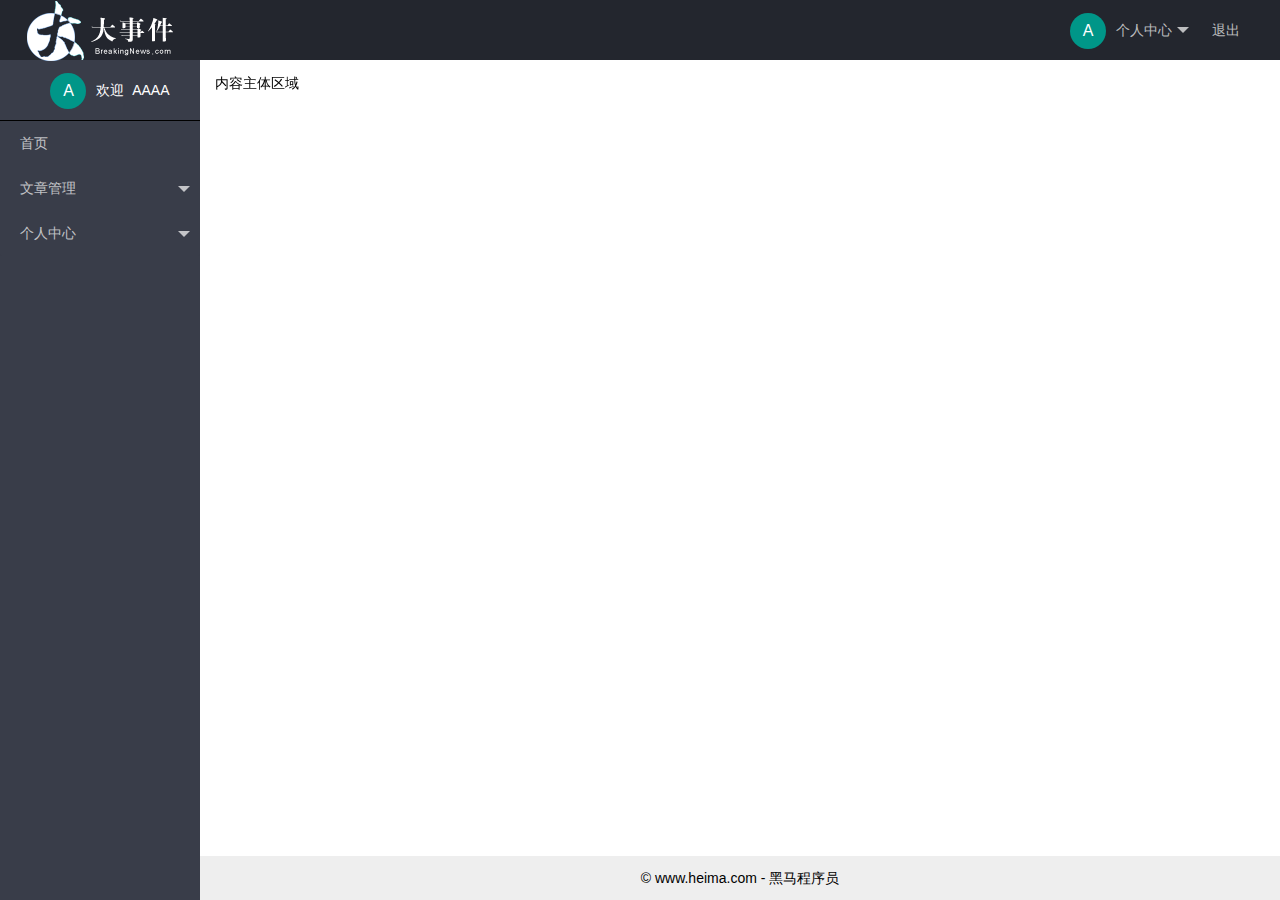
==== commit f2ad7157: "完成了登录进入后台页面功能" ====
--- a/index.html
+++ b/index.html
@@ -7,8 +7,71 @@
     <link rel="stylesheet" href="assets/lib/layui/css/layui.css">
     <link rel="stylesheet" href="assets/css/index.css">
 </head>
-<body>
-    
+<body class="layui-layout-body">
+    <div class="layui-layout layui-layout-admin">
+      <div class="layui-header">
+        <div class="layui-logo"><img src="assets/images/logo.png" alt=""></div>
+        <ul class="layui-nav layui-layout-right">
+          <li class="layui-nav-item layui-tx">
+            <a href="javascript:;">
+              <span class="text-avater">A</span>
+              <img src="http://t.cn/RCzsdCq" class="layui-nav-img">
+              个人中心
+            </a>
+            <dl class="layui-nav-child">
+              <dd><a href="javascript:;">基本资料</a></dd>
+              <dd><a href="javascript:;">更换头像</a></dd>
+              <dd><a href="javascript:;">重置密码</a></dd>
+            </dl>
+          </li>
+          <li class="layui-nav-item"><a href="javascript:;">退出</a></li>
+        </ul>
+      </div>
+      
+      <div class="layui-side layui-bg-black">
+        <div class="layui-side-scroll">
+          <div class="userinfo">
+              <a href="javascript:;">
+                  <span class="text-avater">A</span>
+                  <img src="http://t.cn/RCzsdCq" class="layui-nav-img" alt="">
+                  <span class="welcome">欢迎&nbsp;&nbsp;AAAA</span>
+              </a>
+          </div>
+          <!-- 左侧导航区域（可配合layui已有的垂直导航） -->
+          <ul class="layui-nav layui-nav-tree"lay-filter="test" lay-shrink="all">
+            <li class="layui-nav-item">
+                <a href="javascript:;">首页</a>
+            </li>
+            <li class="layui-nav-item">
+              <a class="" href="javascript:;">文章管理</a>
+              <dl class="layui-nav-child">
+                <dd><a href="javascript:;">文章类别</a></dd>
+                <dd><a href="javascript:;">文章列表</a></dd>
+                <dd><a href="javascript:;">发布文章</a></dd>
+              </dl>
+            </li>
+            <li class="layui-nav-item">
+              <a href="javascript:;">个人中心</a>
+              <dl class="layui-nav-child">
+                <dd><a href="javascript:;">基本资料</a></dd>
+                <dd><a href="javascript:;">更换头像</a></dd>
+                <dd><a href="javascript:;">重置密码</a></dd>
+              </dl>
+            </li>
+          </ul>
+        </div>
+      </div>
+      
+      <div class="layui-body">
+        <!-- 内容主体区域 -->
+        <div style="padding: 15px;">内容主体区域</div>
+      </div>
+      
+      <div class="layui-footer heimafoot">
+        <!-- 底部固定区域 -->
+        © www.heima.com - 黑马程序员
+      </div>
+    </div>
 </body>
 <script src="assets/lib/layui/layui.all.js"></script>
 <script src="assets/lib/jquery.js"></script>
--- a/assets/css/index.css
+++ b/assets/css/index.css
@@ -0,0 +1,32 @@
+.heimafoot{
+    text-align: center;
+}
+
+.layui-header .text-avater,.userinfo .text-avater{  
+    display:inline-block;
+    width:36px;
+    height:36px;
+    background:rgb(0, 150, 136);
+    text-align:center;
+    line-height:36px;
+    color:#fff;
+    border-radius: 50%;
+    font-size: 16px;
+    margin-right:6px;
+    vertical-align: middle;
+}
+
+.layui-nav-item .layui-nav-img,.userinfo .layui-nav-img {
+  display: none;
+}
+
+.userinfo{
+    height:60px;
+    line-height:60px;
+    text-align:center;
+    border-bottom:1px solid #000;
+}
+
+.userinfo a{
+    color:#fff;
+}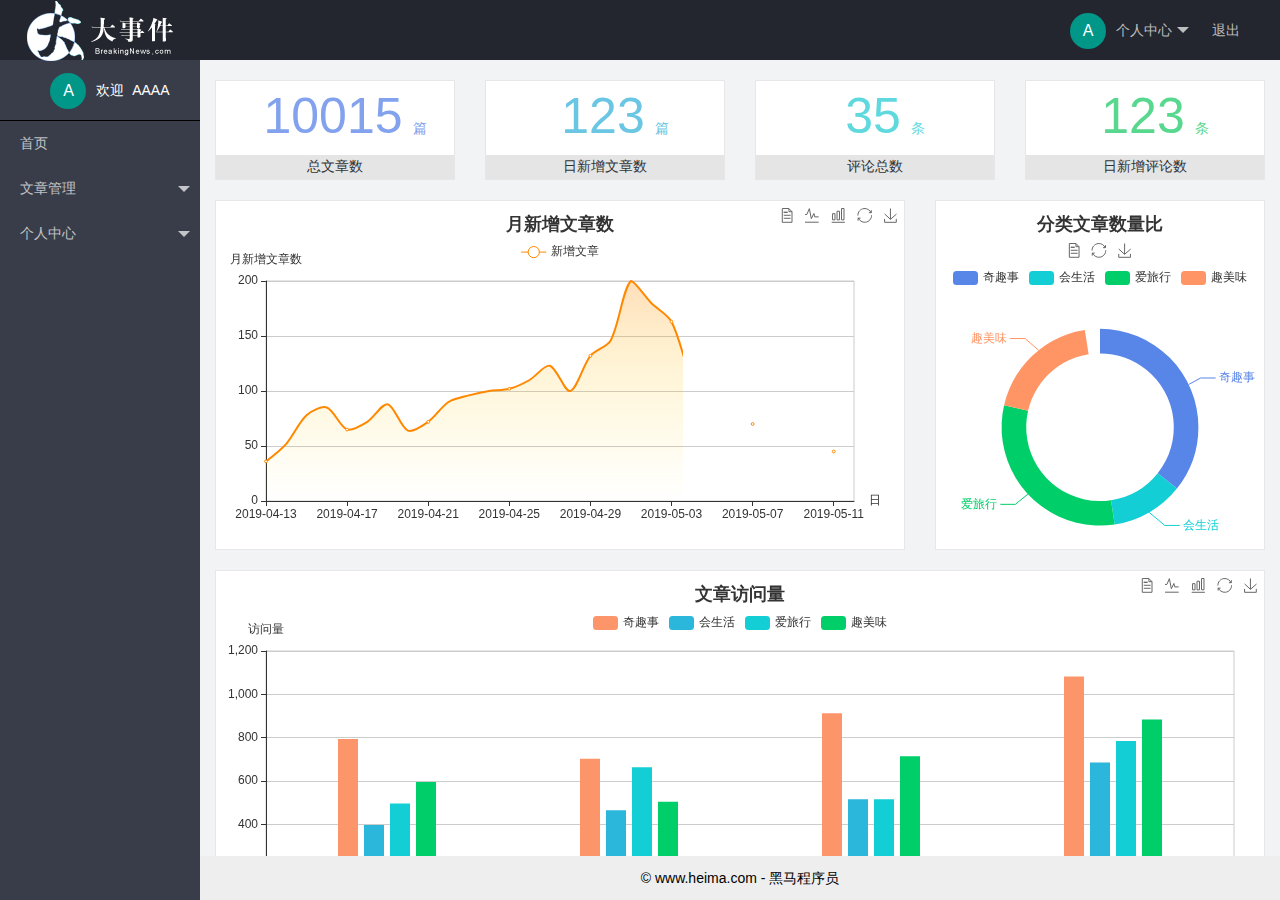
==== commit 2fded128: "开始个人中心搭建" ====
--- a/index.html
+++ b/index.html
@@ -19,12 +19,12 @@
               个人中心
             </a>
             <dl class="layui-nav-child">
-              <dd><a href="javascript:;">基本资料</a></dd>
-              <dd><a href="javascript:;">更换头像</a></dd>
-              <dd><a href="javascript:;">重置密码</a></dd>
+              <dd><a href="user/user_info.html" target="main_iframe">基本资料</a></dd>
+              <dd><a href="user/user_avater.html" target="main_iframe">更换头像</a></dd>
+              <dd><a href="user/user_reset.html" target="main_iframe">重置密码</a></dd>
             </dl>
           </li>
-          <li class="layui-nav-item"><a href="javascript:;">退出</a></li>
+          <li class="layui-nav-item"><a href="javascript:;" class="loginout">退出</a></li>
         </ul>
       </div>
       
@@ -40,7 +40,7 @@
           <!-- 左侧导航区域（可配合layui已有的垂直导航） -->
           <ul class="layui-nav layui-nav-tree"lay-filter="test" lay-shrink="all">
             <li class="layui-nav-item">
-                <a href="javascript:;">首页</a>
+                <a href="home/dashboard.html" target = "main_iframe">首页</a>
             </li>
             <li class="layui-nav-item">
               <a class="" href="javascript:;">文章管理</a>
@@ -53,9 +53,9 @@
             <li class="layui-nav-item">
               <a href="javascript:;">个人中心</a>
               <dl class="layui-nav-child">
-                <dd><a href="javascript:;">基本资料</a></dd>
-                <dd><a href="javascript:;">更换头像</a></dd>
-                <dd><a href="javascript:;">重置密码</a></dd>
+                <dd><a href="user/user_info.html" target="main_iframe">基本资料</a></dd>
+                <dd><a href="user/user_avater.html" target="main_iframe">更换头像</a></dd>
+                <dd><a href="user/user_reset.html" target="main_iframe">重置密码</a></dd>
               </dl>
             </li>
           </ul>
@@ -64,7 +64,7 @@
       
       <div class="layui-body">
         <!-- 内容主体区域 -->
-        <div style="padding: 15px;">内容主体区域</div>
+        <iframe name = "main_iframe" src="home/dashboard.html" frameborder="0" width="100%" height = "100%"></iframe>
       </div>
       
       <div class="layui-footer heimafoot">
@@ -77,4 +77,5 @@
 <script src="assets/lib/jquery.js"></script>
 <script src="assets/js/utils.js"></script>
 <script src="assets/js/index.js"></script>
+
 </html>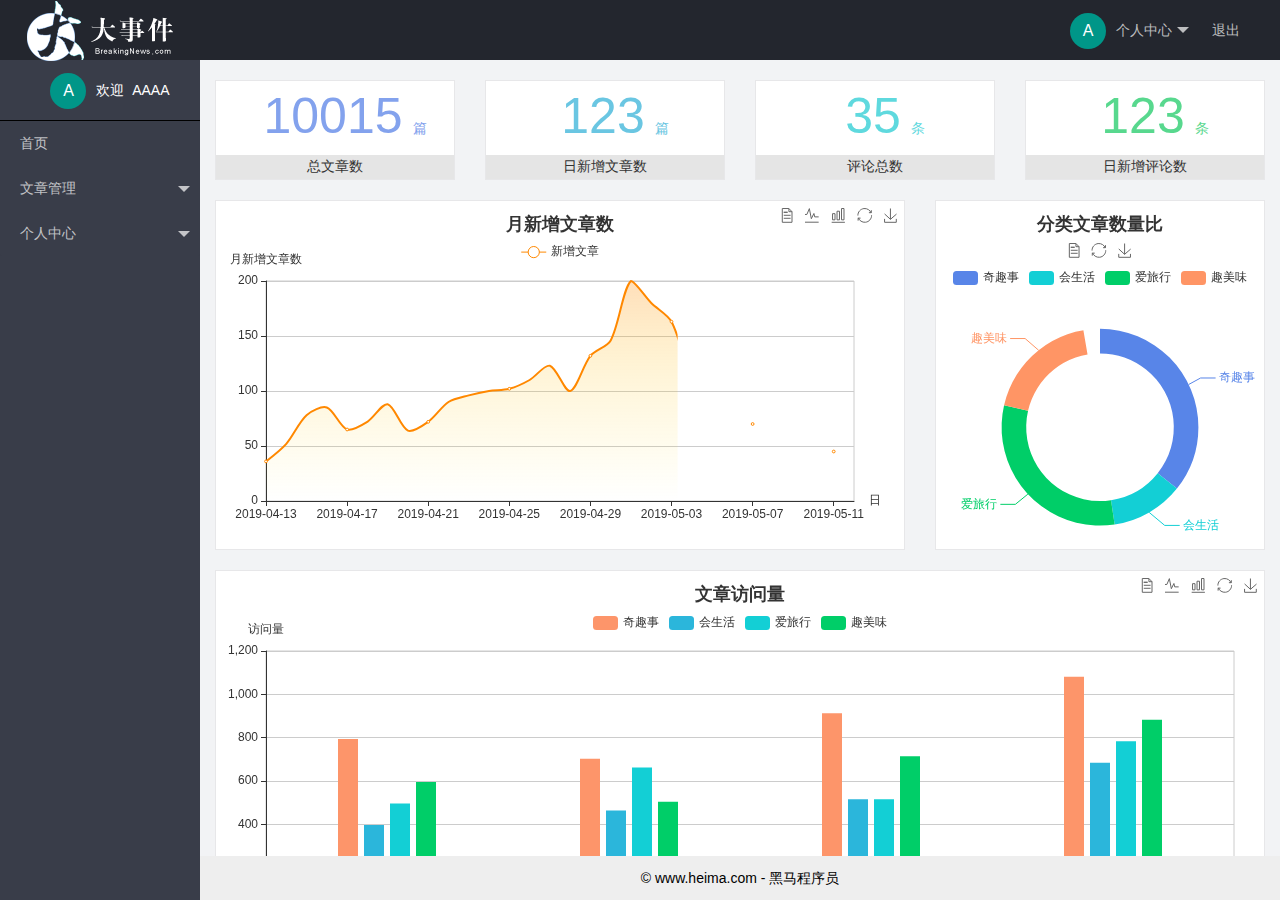
==== commit 7ae06948: "搭建了文章管理" ====
--- a/index.html
+++ b/index.html
@@ -45,9 +45,9 @@
             <li class="layui-nav-item">
               <a class="" href="javascript:;">文章管理</a>
               <dl class="layui-nav-child">
-                <dd><a href="javascript:;">文章类别</a></dd>
-                <dd><a href="javascript:;">文章列表</a></dd>
-                <dd><a href="javascript:;">发布文章</a></dd>
+                <dd><a href="article/article_category.html" target="main_iframe">文章类别</a></dd>
+                <dd><a href="article/article_list.html" target="main_iframe">文章列表</a></dd>
+                <dd><a href="article/article_release.html" target="main_iframe">发布文章</a></dd>
               </dl>
             </li>
             <li class="layui-nav-item">
